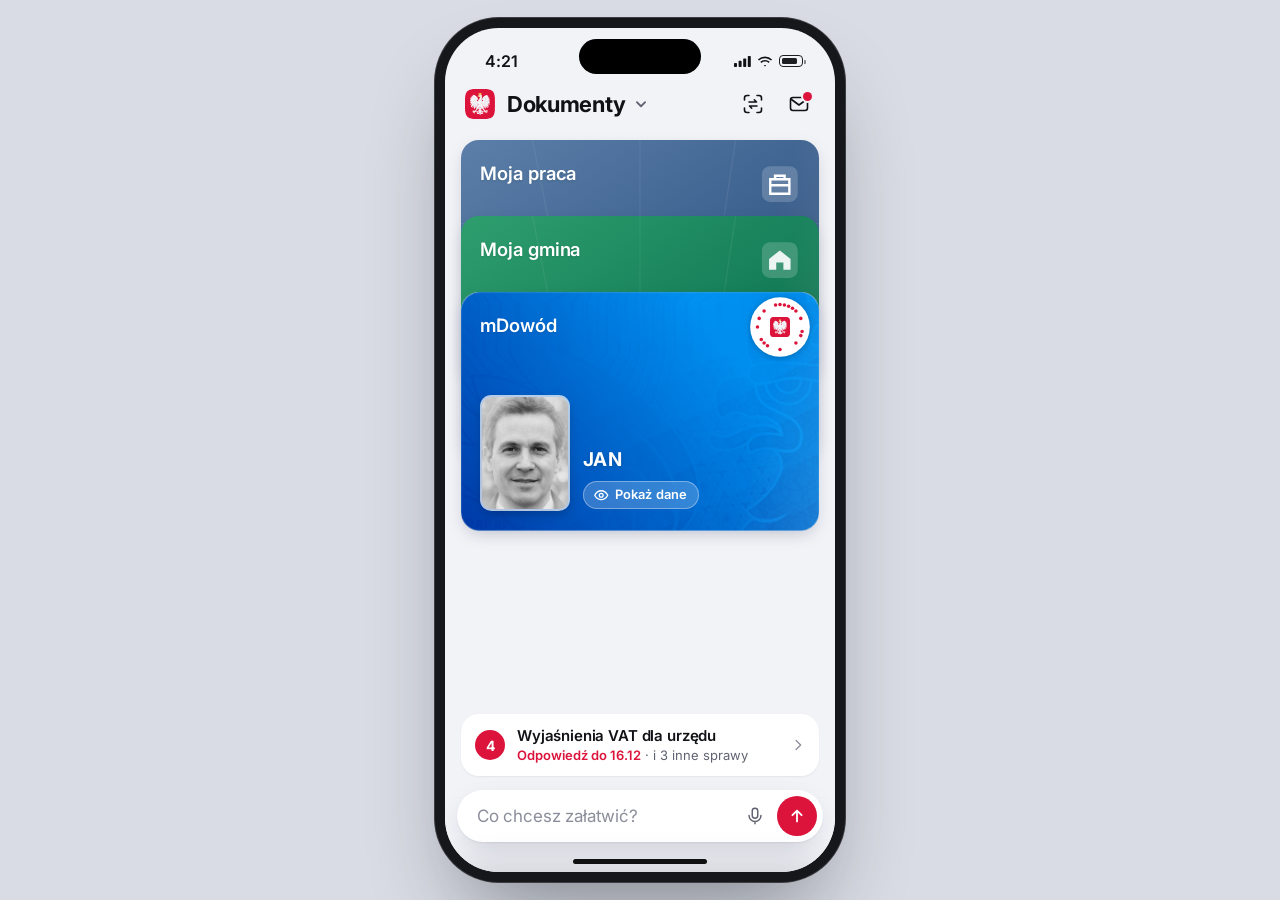
==== index.html @ 024823a2 "Deploying to gh-pages from @ wojpiorkowski/mobywatel.ai---projekt-Wojciech-Piorkowski@bc10ec2aa51994" ====
<!doctype html>
<html lang="pl">
<head>
<meta charset="utf-8">
<script src="i18n.js?v=6"></script>
<meta name="viewport" content="width=device-width, initial-scale=1, viewport-fit=cover, interactive-widget=resizes-content">
<meta name="theme-color" content="#f2f3f7">
<meta name="apple-mobile-web-app-capable" content="yes">
<title>mObywatel</title>
<link rel="icon" href="assets/icon-mobywatel.svg">
<link rel="preconnect" href="https://fonts.googleapis.com">
<link rel="preconnect" href="https://fonts.gstatic.com" crossorigin>
<link href="https://fonts.googleapis.com/css2?family=Inter:wght@400;500;600;700&display=swap" rel="stylesheet">
<link rel="stylesheet" href="style.css?v=44">
</head>
<body>
<div class="phone" id="app">
  <div class="island"></div>
  <div class="status"><span id="clock">20:10</span><span class="sig"><svg width="17" height="11" viewBox="0 0 17 11" fill="currentColor"><rect x="0" y="7" width="3" height="4" rx=".8"/><rect x="4.6" y="4.8" width="3" height="6.2" rx=".8"/><rect x="9.2" y="2.4" width="3" height="8.6" rx=".8"/><rect x="13.8" y="0" width="3" height="11" rx=".8"/></svg><svg width="16" height="11" viewBox="0 0 16 11" fill="currentColor"><path d="M8 2.2c2.3 0 4.4.9 6 2.4l1.1-1.2A10.3 10.3 0 0 0 8 .5 10.3 10.3 0 0 0 .9 3.4L2 4.6a8.6 8.6 0 0 1 6-2.4Zm0 3.4c1.4 0 2.6.5 3.6 1.4l1.1-1.2A6.9 6.9 0 0 0 8 3.9a6.9 6.9 0 0 0-4.7 1.9L4.4 7A5.2 5.2 0 0 1 8 5.6Zm0 3.3a1.6 1.6 0 0 1 1.2.5L8 10.6 6.8 9.4A1.6 1.6 0 0 1 8 8.9Z"/></svg><i class="bat"></i></span></div>

  <header class="top" id="top">
    <button class="back chatonly" id="backBtn" aria-label="Wróć"><svg viewBox="0 0 24 24" fill="none" stroke="currentColor" stroke-width="2" stroke-linecap="round" stroke-linejoin="round"><path d="m14.5 5.5-6.5 6.5 6.5 6.5"/></svg>Wróć</button>
    <button class="home" id="homeBtn" aria-label="Ekran główny"><img class="emblem" src="assets/icon-mobywatel.svg" alt=""></button>
    <span class="sp"></span>
    <button class="ico chatonly" id="histBtn" aria-label="Historia rozmów" aria-haspopup="true" aria-expanded="false" aria-controls="hmenu"><svg viewBox="0 0 24 24" fill="none" stroke="currentColor" stroke-width="1.6" stroke-linecap="round" stroke-linejoin="round"><path d="M4.2 12a7.8 7.8 0 1 0 2.3-5.5"/><path d="M4 4.6v3.6h3.6"/><path d="M12 8.2V12l2.7 1.7"/></svg><span class="hc" id="histCount" hidden></span></button>
    <button class="ico chatonly" id="newBtn" aria-label="Nowa rozmowa"><svg viewBox="0 0 24 24" fill="none" stroke="currentColor" stroke-width="1.6" stroke-linecap="round" stroke-linejoin="round"><path d="M11.5 4.5h-5a2 2 0 0 0-2 2v11a2 2 0 0 0 2 2h11a2 2 0 0 0 2-2v-5"/><path d="M17.7 3.8a1.9 1.9 0 0 1 2.7 2.7l-7.6 7.6-3.4.7.7-3.4z"/></svg></button>
    <button class="ico" id="qrBtn" aria-label="Potwierdź swoje dane: zeskanuj znak mObywatela odbiorcy"><svg viewBox="0 0 24 24" fill="none" stroke="currentColor" stroke-width="1.6" stroke-linecap="round" stroke-linejoin="round"><path d="M3.5 8V6a2.5 2.5 0 0 1 2.5-2.5h2M16 3.5h2A2.5 2.5 0 0 1 20.5 6v2M20.5 16v2a2.5 2.5 0 0 1-2.5 2.5h-2M8 20.5H6A2.5 2.5 0 0 1 3.5 18v-2"/><path d="M8 10h7.5l-2.2-2.2M16 14H8.5l2.2 2.2"/></svg></button>
    <button class="ico" id="mailBtn" aria-label="Skrzynka, 1 nowa wiadomość"><svg viewBox="0 0 24 24" fill="none" stroke="currentColor" stroke-width="1.6" stroke-linecap="round" stroke-linejoin="round"><rect x="3.5" y="5.5" width="17" height="13" rx="2.5"/><path d="m4.5 7.5 7.5 5.5 7.5-5.5"/></svg><span class="dot"></span></button>
    <button class="ico" id="bellBtn" aria-label="Powiadomienia"><svg viewBox="0 0 24 24" fill="none" stroke="currentColor" stroke-width="1.6" stroke-linecap="round" stroke-linejoin="round"><path d="M6.5 16.5V11a5.5 5.5 0 0 1 11 0v5.5l1.5 1.5H5zM10 20.5a2 2 0 0 0 4 0"/></svg></button>
  </header>

  <button class="title" id="title" aria-haspopup="true" aria-expanded="false" aria-controls="lmenu">Dokumenty<svg viewBox="0 0 24 24" fill="none" stroke="currentColor" stroke-width="2.4" stroke-linecap="round" stroke-linejoin="round"><path d="m6.5 9.5 5.5 5.5 5.5-5.5"/></svg></button>
  <div class="lmenu" id="lmenu"><div class="scrim"></div><div class="panel" role="menu" aria-label="Układ dokumentów i osoba"><div class="mh">Układ dokumentów</div><div class="ml"></div><div class="mh">Osoba w pokazie</div><div class="mo"></div></div></div>

  <div class="hmenu" id="hmenu"><div class="scrim"></div><div class="panel" role="dialog" aria-label="Historia rozmów"><div class="hh"><span>Rozmowy</span><button id="hnew" type="button">+ Nowa rozmowa</button></div><div class="hl" id="hlist" data-t="0"></div></div></div>

  <div class="stackwrap" id="stackwrap"><div class="stack" id="stack"></div></div>
  <div class="alt" id="alt"></div>

  <section class="reminders" id="reminders" aria-label="Przypomnienia">
    <div class="tiles" id="tiles"></div>
  </section>

  <section class="chat" id="chat" aria-live="polite">
    <div class="msgs" id="msgs"></div>
  </section>

  <section class="voice" id="voice" aria-label="Rozmowa głosowa" data-vs="idle">
    <div class="vstage" id="vstage"></div>
    <div class="vfoot">
      <p class="vheard" id="vheard"></p>
      <p class="vstate" id="vstate">Dotknij, aby mówić</p>
      <button type="button" class="vmic" id="vmic" aria-label="Mów"><span class="ring"></span><span class="ring r2"></span><svg viewBox="0 0 24 24" fill="none" stroke="currentColor" stroke-width="1.8" stroke-linecap="round"><rect x="9" y="3.5" width="6" height="11" rx="3"/><path d="M5.5 11.5a6.5 6.5 0 0 0 13 0M12 18v2.5"/></svg></button>
      <button type="button" class="vkbd" id="vkbd"><svg viewBox="0 0 24 24" fill="none" stroke="currentColor" stroke-width="1.6" stroke-linecap="round" stroke-linejoin="round"><rect x="2.5" y="6" width="19" height="12" rx="2.5"/><path d="M6 10h.01M9.3 10h.01M12.6 10h.01M15.9 10h.01M18 10h.01M6 13.5h.01M18 13.5h.01M9 14h6"/></svg>Pisz zamiast mówić</button>
    </div>
  </section>

  <form class="composer" id="composer" autocomplete="off">
    <div class="bar">
      <button type="button" class="ib" id="cam" aria-label="Zrób zdjęcie dokumentu"><svg viewBox="0 0 24 24" fill="none" stroke="currentColor" stroke-width="1.6" stroke-linecap="round" stroke-linejoin="round"><path d="M4 8.5h3l1.8-2.5h6.4L17 8.5h3V19H4z"/><circle cx="12" cy="13.5" r="3.4"/></svg></button>
      <input id="prompt" placeholder="Co chcesz załatwić?" enterkeyhint="send" aria-label="Wiadomość">
      <button type="button" class="ib mic" id="mic" aria-label="Powiedz"><svg viewBox="0 0 24 24" fill="none" stroke="currentColor" stroke-width="1.6" stroke-linecap="round"><rect x="9" y="3.5" width="6" height="11" rx="3"/><path d="M5.5 11.5a6.5 6.5 0 0 0 13 0M12 18v2.5"/></svg></button>
      <button type="submit" class="send" aria-label="Wyślij"><svg viewBox="0 0 24 24" fill="none" stroke="currentColor" stroke-width="2.2" stroke-linecap="round" stroke-linejoin="round"><path d="M12 18.5v-13M6.5 11 12 5.5l5.5 5.5"/></svg></button>
    </div>
  </form>

  <div class="todo" id="todo" aria-hidden="true"><div class="scrim"></div>
    <div class="tpanel" role="dialog" aria-modal="true" aria-labelledby="todoH">
      <div class="grab"></div>
      <div class="th"><h2 id="todoH">Do załatwienia</h2><button class="tx-close" id="todoClose" aria-label="Zamknij"><svg viewBox="0 0 24 24" fill="none" stroke="currentColor" stroke-width="2" stroke-linecap="round"><path d="M6.5 6.5l11 11M17.5 6.5l-11 11"/></svg></button></div>
      <div class="tl"></div>
      <button class="task" id="todoAsk">Zapytaj asystenta o wszystkie sprawy</button>
    </div>
  </div>
  <div class="sheet" id="detail" role="dialog" aria-modal="true"></div>
  <div class="auth" id="faceid" aria-hidden="true"><div class="box">
    <svg class="face" viewBox="0 0 48 48" fill="none" stroke="currentColor" stroke-width="2.4" stroke-linecap="round"><path d="M6 15V10a4 4 0 0 1 4-4h5M33 6h5a4 4 0 0 1 4 4v5M42 33v5a4 4 0 0 1-4 4h-5M15 42h-5a4 4 0 0 1-4-4v-5M17 18v3M31 18v3M24 18v8h-2M18 32s2.4 2.6 6 2.6 6-2.6 6-2.6"/></svg>
    <svg class="ok" viewBox="0 0 48 48" fill="none" stroke="currentColor" stroke-width="2.6" stroke-linecap="round" stroke-linejoin="round"><circle cx="24" cy="24" r="18"/><path d="m16 24.5 5.5 5.5L32 19"/></svg>
    <span>Face ID</span>
  </div></div>
  <div class="homebar"></div>
</div>
<script src="daty.js?v=1"></script>
<script>wczytaj('osoby.js?v=26');wczytaj('gmina.js?v=35');wczytaj('praca.js?v=5')</script>
<script src="sylwetki.js?v=19"></script>
<script src="core.js?v=23"></script>
<script src="variants.js?v=21"></script>
<script>wczytaj('scenarios.js?v=25')</script>
<script src="agent.js?v=26"></script>
<script src="znak-kod.js?v=19"></script>
<script src="znak.js?v=22"></script>
</body>
</html>
---- style.css ----
:root{
  --bg:#f2f3f7; --surface:#ffffff; --ink:#111216; --ink2:#5f6270; --ink3:#8b8e9a; --hair:#e3e5eb;
  --red:#dc143c; --red-dark:#b30f30; --red-wash:#fdecef;
  --ok:#2e7d32; --ok-wash:#e9f5ea; --warn:#9a5a00; --warn-wash:#fff3df;
  --ease:cubic-bezier(.22,.9,.24,1);
  --sans:-apple-system,BlinkMacSystemFont,"SF Pro Text","Inter",system-ui,sans-serif;
}
*{box-sizing:border-box;-webkit-tap-highlight-color:transparent}
html,body{margin:0;height:100%}
body{background:#d9dce4;font-family:var(--sans);color:var(--ink);display:flex;align-items:center;justify-content:center;
  -webkit-font-smoothing:antialiased;font-feature-settings:"tnum" 0}
button{font:inherit;color:inherit;border:0;background:none;cursor:pointer;padding:0}
button:focus-visible,input:focus-visible{outline:2px solid var(--red);outline-offset:2px}

.phone{position:relative;width:390px;height:844px;border-radius:54px;overflow:hidden;background:var(--bg);
  box-shadow:0 0 0 10px #16171a,0 0 0 11px #3b3d42,0 50px 90px -20px rgba(20,22,30,.45)}
@media (max-width:520px){body{display:block;background:var(--bg)}.phone{width:100vw;height:100dvh;border-radius:0;box-shadow:none}}

/* status bar (tylko w ramce na desktopie) */
.status{position:absolute;inset:0 0 auto 0;height:50px;pointer-events:none;display:flex;align-items:center;justify-content:space-between;padding:16px 32px 0 40px;font-size:16px;font-weight:600;letter-spacing:-.01em;z-index:95}
.status .sig{display:flex;align-items:center;gap:6px}
.status .bat{display:block;width:24px;height:12px;border:1.4px solid currentColor;border-radius:4px;position:relative;opacity:.95}
.status .bat::before{content:"";position:absolute;inset:1.6px 5px 1.6px 1.6px;background:currentColor;border-radius:1.6px}
.status .bat::after{content:"";position:absolute;right:-4px;top:3.5px;width:2px;height:4px;background:currentColor;border-radius:0 1px 1px 0;opacity:.5}
.island{position:absolute;top:11px;left:50%;transform:translateX(-50%);width:122px;height:35px;border-radius:20px;background:#000;z-index:96}
.homebar{position:absolute;bottom:8px;left:50%;transform:translateX(-50%);width:134px;height:5px;border-radius:3px;background:#111;z-index:60;pointer-events:none}
@media (max-width:520px){.status,.island,.homebar{display:none}}
@media (max-height:620px){.title{font-size:28px;line-height:34px}}

/* header */
.top{position:absolute;left:0;right:0;height:52px;display:flex;align-items:center;gap:6px;padding:0 16px 0 20px;z-index:20}
.home{display:block;border-radius:8px;margin-left:-4px;padding:4px}
.home:active{opacity:.7}
.emblem{width:30px;height:30px;display:block;border-radius:8px}
.top .sp{flex:1}
.ico{width:40px;height:40px;display:grid;place-items:center;position:relative;color:var(--ink)}
.ico svg{width:24px;height:24px}
.ico .dot{position:absolute;top:8px;right:7px;width:9px;height:9px;border-radius:50%;background:var(--red);box-shadow:0 0 0 2px var(--bg)}

.title{position:absolute;left:20px;margin:0;font-size:32px;line-height:40px;font-weight:700;letter-spacing:-.02em;transition:opacity .25s,transform .4s var(--ease)}

/* stos dokumentów */
.stackwrap{position:absolute;left:0;right:0;transition:height .5s var(--ease),top .5s var(--ease);z-index:5}
.stack{position:relative;margin:0 16px;height:100%}
.card{position:absolute;left:0;right:0;aspect-ratio:3/2;border-radius:18px;overflow:hidden;cursor:pointer;
  background:#ccc center/cover no-repeat;box-shadow:0 -1px 0 rgba(255,255,255,.25) inset,0 6px 18px -6px rgba(15,25,60,.28);
  transition:top .5s var(--ease),transform .5s var(--ease),filter .3s}
.card:active{filter:brightness(.96)}
.phone.chatting .card{cursor:default}
.pocket-hint{position:absolute;left:50%;bottom:6px;transform:translateX(-50%);width:36px;height:5px;border-radius:3px;background:rgba(255,255,255,.75);opacity:0;transition:opacity .3s;pointer-events:none;z-index:30}
.phone.chatting .pocket-hint{opacity:1}

/* przypomnienia */
.reminders{position:absolute;left:0;right:0;transition:opacity .25s,transform .4s var(--ease)}
.rhead{display:flex;align-items:baseline;gap:8px;padding:0 20px 8px}
.rhead h2{margin:0;font-size:17px;font-weight:600;letter-spacing:-.01em}
.rhead span{font-size:13px;font-weight:600;color:#fff;background:var(--red);border-radius:10px;padding:1px 7px;line-height:18px}
.tiles{display:flex;gap:10px;overflow-x:auto;padding:0 16px 4px;scroll-snap-type:x mandatory;scroll-padding:0 16px;scrollbar-width:none}
.tiles::-webkit-scrollbar{display:none}
.tile{flex:0 0 156px;min-width:0;scroll-snap-align:start;text-align:left;background:var(--surface);border-radius:16px;padding:11px 12px 12px;
  display:flex;flex-direction:column;gap:8px;overflow:hidden;box-shadow:0 1px 2px rgba(15,25,60,.06)}
.tile .ti{flex:none;width:26px;height:26px;border-radius:8px;display:grid;place-items:center;background:var(--red-wash);color:var(--red)}
.tile .ti svg{width:16px;height:16px}
.tile .tx{display:block;min-width:0}
.tile b{display:-webkit-box;-webkit-box-orient:vertical;-webkit-line-clamp:2;overflow:hidden;font-size:14px;line-height:18px;min-height:36px;font-weight:600;letter-spacing:-.01em}
.tile small{display:block;margin-top:2px;font-size:12.5px;line-height:16px;color:var(--ink2);white-space:nowrap;overflow:hidden;text-overflow:ellipsis}
.tile.urgent small{color:var(--red);font-weight:600}

/* rozmowa */
.chat{position:absolute;left:0;right:0;opacity:0;pointer-events:none;transform:translateY(30px);transition:opacity .3s .1s,transform .45s .05s var(--ease);display:flex;flex-direction:column}
.msgs{flex:1;overflow-y:auto;-webkit-mask-image:linear-gradient(to bottom,transparent 0,#000 18px);mask-image:linear-gradient(to bottom,transparent 0,#000 18px);padding:14px 16px 16px;display:flex;flex-direction:column;gap:10px;scrollbar-width:none;overscroll-behavior:contain}
.msgs::-webkit-scrollbar{display:none}
.phone.chatting .chat{opacity:1;pointer-events:auto;transform:none}
.phone.chatting .title,.phone.chatting .reminders{opacity:0;pointer-events:none;transform:translateY(16px)}

.empty{margin:auto 0 0}
.empty h2{font-size:22px;line-height:28px;letter-spacing:-.02em;margin:0 0 4px;font-weight:700}
.empty p{color:var(--ink2);margin:0 0 14px;font-size:15px;line-height:21px}
.sugg{background:var(--surface);border-radius:16px;overflow:hidden}
.sugg button{display:flex;align-items:center;width:100%;text-align:left;padding:12px 14px;font-size:15px;gap:12px;border-top:1px solid var(--hair)}
.sugg button:first-child{border-top:0}
.sugg button span{flex:1}
.sugg button small{display:block;color:var(--ink3);font-size:13px;margin-top:1px}
.sugg svg{width:16px;height:16px;color:var(--ink3);flex:none}

.msg{max-width:84%;overflow-wrap:anywhere;font-size:15.5px;line-height:22px;animation:rise .3s var(--ease) both}
.msg.user{align-self:flex-end;background:var(--red);color:#fff;padding:9px 14px;border-radius:20px 20px 6px 20px}
.msg.bot{align-self:flex-start;padding:0 2px}
.msg.bot b{font-weight:600}
.typing{display:flex;gap:4px;padding:8px 2px}
.typing i{width:7px;height:7px;border-radius:50%;background:var(--ink3);animation:dot 1s infinite}
.typing i:nth-child(2){animation-delay:.15s}.typing i:nth-child(3){animation-delay:.3s}
@keyframes dot{0%,60%,100%{opacity:.3}30%{opacity:1}}
@keyframes rise{from{opacity:0;transform:translateY(8px)}}

.ui{flex:none;align-self:stretch;background:var(--surface);border-radius:18px;overflow:hidden;animation:rise .35s var(--ease) both;box-shadow:0 1px 2px rgba(15,25,60,.06)}
.ui .hd{display:flex;align-items:center;gap:11px;padding:14px 16px 10px}
.ui .ic{width:34px;height:34px;border-radius:10px;display:grid;place-items:center;background:var(--red-wash);color:var(--red);flex:none}
.ui .ic svg{width:19px;height:19px}
.ui.ok .ic{background:var(--ok-wash);color:var(--ok)}
.ui.warn .ic{background:var(--warn-wash);color:var(--warn)}
.ui .tt{font-weight:600;font-size:16px;line-height:21px;letter-spacing:-.01em}
.ui .rows{padding:0 16px 4px}
.ui .row{display:flex;justify-content:space-between;gap:16px;padding:9px 0;border-top:1px solid var(--hair);font-size:14px;line-height:19px}
.ui .row span{color:var(--ink2);flex:none}
.ui .row b{font-weight:500;text-align:right;min-width:0;overflow-wrap:anywhere}
.ui .body{padding:0 16px 12px;font-size:14.5px;line-height:21px}
.ui .note{margin:0 16px 12px;font-size:13px;line-height:18px;color:var(--ink2)}
.ui .flag{margin:4px 16px 12px;padding:10px 12px;border-radius:12px;background:var(--warn-wash);color:var(--warn);font-size:13.5px;line-height:19px}
.ui .src{display:flex;align-items:center;gap:6px;padding:9px 16px 11px;border-top:1px solid var(--hair);font-size:12px;color:var(--ink3)}
.ui .src svg{width:13px;height:13px}
.ui .actions{display:flex;gap:8px;padding:6px 16px 16px}
.btn{flex:1;height:48px;border-radius:14px;font-weight:600;font-size:16px;letter-spacing:-.01em}
.btn.primary{background:var(--red);color:#fff}
.btn.primary:active{background:var(--red-dark)}
.btn.ghost{background:var(--bg);flex:0 0 auto;padding:0 18px}
.ui.done .hd::after{content:"Potwierdzone";margin-left:auto;font-size:12px;color:var(--ok);font-weight:600}
.list .it{display:flex;align-items:center;gap:12px;padding:12px 16px;border-top:1px solid var(--hair);text-align:left;width:100%}
.list .it .x{flex:1}.list .it .x b{display:block;font-size:15px;font-weight:500}.list .it .x small{color:var(--ink2);font-size:13px}
.list .it .go{font-size:14px;color:var(--red);font-weight:600}
.list .pip{width:8px;height:8px;border-radius:50%;background:var(--red);flex:none}
.list .pip.g{background:var(--hair)}
.qr{display:flex;flex-direction:column;align-items:center;padding:4px 16px 16px;gap:8px}
.qr svg{width:180px;height:180px;color:var(--ink)}
.qr .code{font-size:24px;letter-spacing:.16em;font-weight:600;font-variant-numeric:tabular-nums}
.chips{flex:none;display:flex;flex-wrap:wrap;gap:8px;animation:rise .3s var(--ease) both}
.chips button{max-width:100%;text-align:left;line-height:20px;background:var(--surface);border-radius:20px;padding:9px 15px;font-size:15px;box-shadow:0 1px 2px rgba(15,25,60,.06)}
.chips button.sel{background:var(--red-wash);color:var(--red-dark);box-shadow:inset 0 0 0 1.5px var(--red)}
.chips button.next{background:var(--red);color:#fff}

/* pasek do rozmowy */
.composer{position:absolute;left:0;right:0;bottom:0;padding:8px 12px 30px;z-index:25;background:linear-gradient(to top,var(--bg) 75%,rgba(242,243,247,0))}
@media (max-width:520px){.composer{padding-bottom:max(env(safe-area-inset-bottom),12px)}}
.bar{display:flex;align-items:center;gap:2px;background:var(--surface);border-radius:28px;padding:6px 6px 6px 8px;
  box-shadow:0 1px 2px rgba(15,25,60,.06),0 10px 30px -10px rgba(15,25,60,.22);transition:box-shadow .25s}
.phone.chatting .bar{box-shadow:0 0 0 1.5px var(--red),0 10px 30px -10px rgba(15,25,60,.22)}
.bar input{flex:1 1 auto;width:0;min-width:0;border:0;outline:0;background:none;font:inherit;font-size:17px;color:var(--ink);padding:10px 6px;letter-spacing:-.01em}
.bar input::placeholder{color:var(--ink3)}
.ib{width:40px;height:40px;border-radius:50%;display:grid;place-items:center;color:var(--ink2);flex:none}
.ib svg{width:22px;height:22px}
.send{width:40px;height:40px;border-radius:50%;background:var(--red);color:#fff;display:grid;place-items:center;flex:none}
.send svg{width:20px;height:20px}
.listening .mic{color:var(--red);animation:pulse 1s infinite}
@keyframes pulse{50%{transform:scale(1.18)}}
@media (max-width:359px){#cam{display:none}.bar{padding-left:14px}.bar input{font-size:16px}}

/* karta dokumentu (szczegóły) */
.sheet{position:absolute;inset:0;z-index:70;background:var(--bg);transform:translateY(102%);transition:transform .5s var(--ease);display:flex;flex-direction:column}
.sheet.on{transform:none}
.sheet .nav{display:grid;grid-template-columns:1fr auto 1fr;align-items:center;padding:0 14px;height:52px;flex:none}
.sheet .back{display:flex;align-items:center;gap:2px;color:var(--red);font-size:17px;justify-self:start}
.sheet .back svg{width:22px;height:22px}
.sheet .nav b{font-size:17px;font-weight:600}
.sheet .clock{text-align:center;font-size:14px;color:var(--ink2);font-variant-numeric:tabular-nums;margin:2px 0 12px}
.sheet .body{flex:1;overflow-y:auto;padding:0 16px 30px;scrollbar-width:none}
.sheet .body::-webkit-scrollbar{display:none}
.idcard{border-radius:20px;overflow:hidden;background:#fff;box-shadow:0 1px 2px rgba(15,25,60,.06)}
.idcard .crop{position:relative;width:100%;aspect-ratio:560/740;overflow:hidden}
.idcard .crop img{position:absolute;width:108.93%;left:-4.46%;top:-29.05%}
.bigcard{width:100%;aspect-ratio:3/2;border-radius:18px;background:center/cover no-repeat;box-shadow:0 8px 24px -8px rgba(15,25,60,.3)}
.valid{display:flex;align-items:center;gap:12px;background:#fff;border-radius:18px;padding:14px 16px;margin-top:12px;color:var(--ok);font-weight:600;font-size:16px}
.valid svg{width:28px;height:28px}
.quick{display:flex;justify-content:space-between;margin:16px 4px 0}
.quick button{width:76px;display:flex;flex-direction:column;align-items:center;gap:7px;font-size:12.5px;line-height:16px;text-align:center;color:var(--ink)}
.quick i{width:56px;height:56px;border-radius:50%;background:#fff;display:grid;place-items:center;color:var(--red);box-shadow:0 1px 2px rgba(15,25,60,.06)}
.quick i svg{width:24px;height:24px}
.sheet .ui{margin-top:12px}
.sheet .qrbox .ui{animation:rise .35s var(--ease) both}

/* Face ID */
.auth{position:absolute;inset:0;z-index:90;display:grid;place-items:center;background:rgba(10,12,18,.18);opacity:0;pointer-events:none;transition:opacity .2s}
.auth.on{opacity:1;pointer-events:auto}
.auth .box{width:156px;height:156px;border-radius:34px;background:rgba(36,37,42,.86);backdrop-filter:blur(16px);-webkit-backdrop-filter:blur(16px);color:#fff;
  display:flex;flex-direction:column;align-items:center;justify-content:center;gap:12px;font-size:15px;font-weight:500;transform:scale(.92);transition:transform .3s var(--ease)}
.auth.on .box{transform:none}
.auth svg{width:62px;height:62px}
.auth .ok{display:none;color:#5fd38a}
.auth.done .face{display:none}.auth.done .ok{display:block}
.auth .face{animation:scan 1s ease-in-out infinite}
@keyframes scan{50%{opacity:.45}}

@media (prefers-reduced-motion:reduce){*{animation-duration:.01ms!important;transition-duration:.01ms!important}}

/* ---------- warianty układu dokumentów ---------- */
.alt{position:absolute;left:0;right:0;z-index:6;transition:opacity .25s,transform .4s var(--ease)}
.phone[data-v="stos"] .alt{display:none}
.phone:not([data-v="stos"]) .stackwrap{opacity:0;pointer-events:none;transition:opacity .3s}
.phone.chatting .stackwrap{opacity:0;pointer-events:none;transition:opacity .2s}
.phone.chatting .alt{opacity:0;pointer-events:none;transform:translateY(16px)}

/* karuzela */
.car{display:flex;gap:12px;overflow-x:auto;overflow-y:visible;padding-bottom:14px;margin-bottom:-14px;box-sizing:content-box;scroll-snap-type:x mandatory;scrollbar-width:none;overscroll-behavior-x:contain}
.car::-webkit-scrollbar{display:none}
.ccard{flex:none;scroll-snap-align:center;border-radius:20px;background:center/cover no-repeat;box-shadow:0 10px 24px -10px rgba(15,25,60,.35)}
.dots{display:flex;justify-content:center;gap:6px;height:10px;align-items:center;margin-top:12px}
.dots i{width:6px;height:6px;border-radius:3px;background:#c9ccd6;transition:width .25s var(--ease),background .25s}
.dots i.on{width:18px;background:var(--ink)}
.acts{display:flex;justify-content:space-between;align-items:flex-start;padding:0 18px;margin-top:12px;min-height:86px}
.acts button{width:76px;display:flex;flex-direction:column;align-items:center;gap:6px;font-size:12px;line-height:15px;text-align:center;color:var(--ink)}
.acts i{width:48px;height:48px;border-radius:50%;background:#fff;display:grid;place-items:center;color:var(--red);box-shadow:0 1px 2px rgba(15,25,60,.06);flex:none}
.acts i svg{width:22px;height:22px}
.acts span{display:block;max-width:76px}

.cstat{display:flex;justify-content:center;align-items:center;gap:8px;height:20px;font-size:13.5px;color:var(--ink2);white-space:nowrap;overflow:hidden;padding:0 16px}
.cstat span{display:inline-flex;align-items:center;gap:5px;font-weight:600}
.cstat .good{color:var(--ok)}.cstat .bad{color:var(--red)}
.cstat svg{width:16px;height:16px}
.cstat .sep{width:3px;height:3px;border-radius:50%;background:#b8bcc8}

.alt.compact .acts{min-height:52px}
.alt.compact .acts span{display:none}
.alt.compact .acts i{width:46px;height:46px}

/* pionowa karuzela */
.vwrap{position:relative}
.vcar{display:flex;flex-direction:column;align-items:center;gap:12px;overflow-y:auto;scroll-snap-type:y mandatory;scrollbar-width:none;overscroll-behavior:contain;
  -webkit-mask-image:linear-gradient(to bottom,transparent 0,#000 18%,#000 82%,transparent 100%);mask-image:linear-gradient(to bottom,transparent 0,#000 18%,#000 82%,transparent 100%)}
.vcar::-webkit-scrollbar{display:none}
.vcard{flex:none;scroll-snap-align:center;scroll-snap-stop:always;border-radius:20px;background:center/cover no-repeat;box-shadow:0 10px 24px -10px rgba(15,25,60,.35);transition:transform .12s linear,opacity .12s linear;will-change:transform}
.vdots{position:absolute;right:12px;top:50%;transform:translateY(-50%);flex-direction:column;height:auto;margin:0}
.vdots i{width:6px;height:6px;transition:height .25s var(--ease),background .25s}
.vdots i.on{width:6px;height:18px}

/* lista pasków */
.phone[data-v="lista"] .alt{display:flex;flex-direction:column;gap:8px;padding:0 16px}
.strip{display:flex;align-items:center;gap:10px;border-radius:16px;overflow:hidden;background:left center/cover no-repeat;color:#fff;text-align:left;padding-right:14px;min-width:0;
  box-shadow:0 6px 16px -8px rgba(15,25,60,.35)}
.strip .st{flex:1;min-width:0}
.strip .st b{display:block;font-size:16px;line-height:20px;font-weight:600;letter-spacing:-.01em;white-space:nowrap;overflow:hidden;text-overflow:ellipsis}
.strip .st small{display:block;font-size:13px;line-height:17px;opacity:.88;white-space:nowrap;overflow:hidden;text-overflow:ellipsis}
.strip .chev svg{width:18px;height:18px;opacity:.8;display:block}
.pill{flex:none;background:#fff;color:var(--red);font-size:12px;font-weight:700;line-height:16px;padding:4px 9px;border-radius:12px;white-space:nowrap}

/* siatka 2x2 */
.grid{display:grid;grid-template-columns:1fr 1fr;gap:10px;padding:0 16px}
.gcard{position:relative;border-radius:18px;overflow:hidden;background-size:230% auto;background-position:86% 86%;background-repeat:no-repeat;color:#fff;text-align:left;
  padding:12px;display:flex;flex-direction:column;justify-content:space-between;min-width:0;box-shadow:0 8px 18px -10px rgba(15,25,60,.4)}
.gcard .gi{width:32px;height:32px;border-radius:50%;background:rgba(255,255,255,.95);display:grid;place-items:center;color:var(--ink)}
.gcard .gi svg{width:18px;height:18px}
.gcard .pill{position:absolute;top:12px;right:10px}
.gcard .gt{display:block;min-width:0}
.gcard b{display:-webkit-box;-webkit-box-orient:vertical;-webkit-line-clamp:2;overflow:hidden;font-size:15px;line-height:19px;font-weight:600;letter-spacing:-.01em}
.gcard small{display:block;margin-top:2px;font-size:12px;line-height:15px;opacity:.88;white-space:nowrap;overflow:hidden;text-overflow:ellipsis}

/* ---------- awers dokumentu: zdjęcie i dane ---------- */
.card,.ccard,.vcard,.gmini,.bigcard{container-type:inline-size}
.ccard,.vcard{position:relative;overflow:hidden}
.face{position:absolute;inset:0;pointer-events:none;color:#fff;text-align:left}
.face .ov{position:absolute;left:6cqw;right:6cqw;bottom:6cqw;display:flex;align-items:flex-end;gap:4cqw}
.face .ph{display:block;flex:none;width:24cqw;aspect-ratio:187/245;border-radius:2.6cqw;
  background:#e9eef5 var(--foto) 50% 30%/cover no-repeat;box-shadow:0 0 0 .55cqw rgba(255,255,255,.7),0 1.2cqw 3cqw rgba(0,0,0,.25)}
.face .col{display:block;min-width:0;flex:1}
.face .nm{display:block;font-size:5.3cqw;line-height:1.15;font-weight:700;letter-spacing:.03em;text-shadow:0 .3cqw 1.2cqw rgba(0,0,0,.18);white-space:nowrap;overflow:hidden;text-overflow:ellipsis}
.face .dl{display:grid;grid-template-columns:auto auto;justify-content:start;gap:1.8cqw 4.5cqw;margin-top:2.6cqw}
.face .dl span{display:block;min-width:0}
.face .dl small{display:block;font-size:2.9cqw;line-height:1.2;opacity:.78;letter-spacing:.01em}
.face .dl b{display:block;font-size:4cqw;line-height:1.25;font-weight:600;white-space:nowrap;font-variant-numeric:tabular-nums}
.face .ov.veh{flex-direction:column;align-items:flex-start;gap:3.6cqw}
.plate{display:inline-flex;align-items:stretch;background:#fff;color:#111;border-radius:1.4cqw;overflow:hidden;box-shadow:0 0 0 .5cqw #111 inset,0 1.2cqw 3cqw rgba(0,0,0,.25)}
.plate i{display:flex;align-items:flex-end;justify-content:center;width:5.8cqw;padding-bottom:1cqw;background:#0b3fa8;color:#fff;font-style:normal;font-size:2.7cqw;font-weight:700}
.plate b{font-size:7.4cqw;line-height:1;font-weight:700;letter-spacing:.06em;padding:1.3cqw 2.6cqw 1.1cqw;font-variant-numeric:tabular-nums}
@container (max-width:240px){.face .dl{display:none}.face .nm{font-size:5.4cqw;white-space:normal;display:-webkit-box;-webkit-box-orient:vertical;-webkit-line-clamp:2;line-height:1.2}.face .ph{width:24cqw}.face .ov{gap:4.5cqw;bottom:6cqw}.face .ov.veh{gap:3.5cqw}}
.bigcard{position:relative}

/* lista: zdjęcie w kółku i dane */
.strip .lead{flex:none;display:flex;align-items:center}
.strip .avatar{display:block;box-sizing:border-box;width:var(--av,56px);height:var(--av,56px);border-radius:50%;overflow:hidden;box-shadow:0 0 0 3px #fff,0 4px 10px rgba(0,0,0,.2);background:#fff}
.strip .avatar .ph{display:block;width:100%;height:100%;background:#e9eef5 var(--foto) 50% 32%/112% auto no-repeat}
.strip .lead .plate{border-radius:5px;flex:none}
.strip .lead .plate i{width:13px;font-size:7px;padding-bottom:3px}
.strip .lead .plate b{font-size:15px;padding:6px 7px 5px;letter-spacing:.04em}
.strip em{display:block;font-style:normal;font-size:12.5px;line-height:16px;opacity:.82;white-space:nowrap;overflow:hidden;text-overflow:ellipsis}
.alt.tight .strip em{display:none}
.alt.tight .strip .lead .plate{}.alt.tight .strip .lead .plate b{font-size:12px;padding:5px 5px 4px}

/* siatka: mini karty z podpisem */
.grid .gitem{display:flex;flex-direction:column;align-items:center;gap:6px;text-align:left;min-width:0}
.gmini{position:relative;display:block;border-radius:14px;background:center/cover no-repeat;box-shadow:0 8px 18px -10px rgba(15,25,60,.45);overflow:hidden}
.gcap{display:block;width:100%;padding:0 2px;min-width:0}
.gcap b{display:block;font-size:14px;line-height:18px;font-weight:600;white-space:nowrap;overflow:hidden;text-overflow:ellipsis}
.gcap span{display:flex;align-items:center;gap:4px;font-size:12px;line-height:16px;font-weight:600;white-space:nowrap;overflow:hidden}
.gcap svg{width:13px;height:13px;flex:none}
.gcap .good{color:var(--ok)}.gcap .bad{color:var(--red)}

/* ---------- menu wariantów rozwijane z góry ---------- */
.title{display:flex;align-items:center;gap:6px;cursor:pointer;padding:0;color:var(--ink);z-index:21;font:inherit;font-size:32px;line-height:40px;font-weight:700;letter-spacing:-.02em}
.title svg{width:22px;height:22px;color:var(--ink2);transition:transform .3s var(--ease)}
.phone.menu .title svg{transform:rotate(180deg)}
.lmenu{position:absolute;inset:0;z-index:19;pointer-events:none}
.lmenu .scrim{position:absolute;inset:0;background:rgba(242,243,247,.55);backdrop-filter:blur(6px);-webkit-backdrop-filter:blur(6px);opacity:0;transition:opacity .25s}
.lmenu .panel{position:absolute;left:12px;right:12px;top:var(--menuTop,150px);background:#fff;border-radius:20px;padding:8px;box-shadow:0 20px 50px -12px rgba(15,25,60,.35);
  transform:translateY(-14px) scale(.98);transform-origin:top center;opacity:0;transition:transform .32s var(--ease),opacity .2s}
.phone.menu .lmenu{pointer-events:auto}
.phone.menu .lmenu .scrim{opacity:1}
.phone.menu .lmenu .panel{transform:none;opacity:1}
.lmenu .mh{font-size:13px;color:var(--ink2);padding:8px 12px 6px;font-weight:500}
.lmenu .ml button{display:flex;align-items:center;gap:12px;width:100%;text-align:left;padding:10px 12px;border-radius:14px}
.lmenu .ml button.on{background:var(--red-wash)}
.lmenu .ml button>svg{width:20px;height:20px;color:var(--red);flex:none}
.lmenu .mt{flex:1;min-width:0}
.lmenu .mt b{display:block;font-size:16px;font-weight:600;letter-spacing:-.01em}
.lmenu .mt small{display:block;font-size:13px;color:var(--ink2);white-space:nowrap;overflow:hidden;text-overflow:ellipsis}
.mi{position:relative;flex:none;width:34px;height:44px;border-radius:9px;background:var(--bg);overflow:hidden}
.mi i{position:absolute;display:block;border-radius:3px;background:#3e7be0}
.mi i:nth-child(2){background:#6a4fc4}.mi i:nth-child(3){background:#8c3e78}.mi i:nth-child(4){background:#e98a35}
.mi-stos i{left:5px;right:5px;height:14px}.mi-stos i:nth-child(1){top:5px}.mi-stos i:nth-child(2){top:10px}.mi-stos i:nth-child(3){top:15px}.mi-stos i:nth-child(4){top:20px;height:19px}
.mi-karuzela i{top:14px;height:16px;width:22px}.mi-karuzela i:nth-child(1){left:6px;z-index:2}.mi-karuzela i:nth-child(2){left:30px}.mi-karuzela i:nth-child(3),.mi-karuzela i:nth-child(4){display:none}
.mi-pion i{left:6px;right:6px;height:16px}.mi-pion i:nth-child(1){top:-9px;opacity:.5}.mi-pion i:nth-child(2){top:14px}.mi-pion i:nth-child(3){top:37px;opacity:.5}.mi-pion i:nth-child(4){display:none}
.mi-lista i{left:5px;right:5px;height:7px}.mi-lista i:nth-child(1){top:6px}.mi-lista i:nth-child(2){top:15px}.mi-lista i:nth-child(3){top:24px}.mi-lista i:nth-child(4){top:33px}
.mi-siatka i{width:11px;height:15px}.mi-siatka i:nth-child(1){left:5px;top:6px}.mi-siatka i:nth-child(2){left:18px;top:6px}.mi-siatka i:nth-child(3){left:5px;top:23px}.mi-siatka i:nth-child(4){left:18px;top:23px}

.alt.xtight .strip .st small{display:none}
.alt.tight .gcap b{font-size:13px;line-height:16px}
.alt.tight .gcap span{font-size:11px;line-height:14px}
.alt.tight .grid .gitem{gap:4px}

/* ---------- historia rozmów ---------- */
.chatonly{display:none}
.phone.chatting .chatonly{display:grid;animation:fadein .3s}
.top .back{align-items:center;gap:1px;margin-left:-8px;padding:6px 4px;color:var(--red);font-size:17px}.phone.chatting .top .back{display:flex}
.top .back svg{width:22px;height:22px}
@keyframes fadein{from{opacity:0}to{opacity:1}}
.ico .hc{position:absolute;top:5px;right:2px;min-width:17px;height:17px;padding:0 4px;border-radius:9px;background:var(--ink);color:#fff;font-size:11px;font-weight:600;line-height:17px;text-align:center;box-shadow:0 0 0 2px var(--bg)}
.ico.has .hc{background:var(--red)}
.ico.has .hc[hidden]{display:block;min-width:9px;width:9px;height:9px;padding:0;top:8px;right:7px;font-size:0}
.phone.hist #histBtn{color:var(--red)}
.hmenu{position:absolute;inset:0;z-index:19;pointer-events:none}
.hmenu .scrim{position:absolute;inset:0;background:rgba(242,243,247,.6);backdrop-filter:blur(6px);-webkit-backdrop-filter:blur(6px);opacity:0;transition:opacity .25s}
.hmenu .panel{position:absolute;left:12px;right:12px;top:var(--histTop,100px);max-height:calc(100% - var(--histTop,100px) - 104px);display:flex;flex-direction:column;background:#fff;border-radius:20px;padding:6px 8px 8px;box-shadow:0 20px 50px -12px rgba(15,25,60,.35);transform:translateY(-12px) scale(.98);transform-origin:50% 0;opacity:0;transition:transform .3s var(--ease),opacity .2s}
.phone.hist .hmenu{pointer-events:auto}
.phone.hist .hmenu .scrim{opacity:1}
.phone.hist .hmenu .panel{transform:none;opacity:1}
.hmenu .hh{display:flex;align-items:center;justify-content:space-between;padding:8px 6px 6px 12px;flex:none}
.hmenu .hh span{font-size:13px;color:var(--ink2);font-weight:500}
.hmenu .hh button{font:inherit;font-size:14px;font-weight:600;color:var(--red);padding:6px 10px;border-radius:10px;background:var(--red-wash)}
.hmenu .hl{overflow-y:auto;min-height:0;scrollbar-width:none;overscroll-behavior:contain}
.hmenu .hl::-webkit-scrollbar{display:none}
.hmenu .hl button{display:flex;align-items:center;gap:12px;width:100%;text-align:left;padding:10px 12px;border-radius:14px}
.hmenu .hl button.on{background:var(--red-wash)}
.hmenu .hic{width:36px;height:36px;border-radius:11px;display:grid;place-items:center;background:#f2f3f7;color:var(--ink);flex:none}
.hmenu .on .hic{background:#fff;color:var(--red)}
.hmenu .hic svg{width:20px;height:20px}
.hmenu .mt{flex:1;min-width:0}
.hmenu .mt b{display:block;font-size:15.5px;font-weight:600;letter-spacing:-.01em;white-space:nowrap;overflow:hidden;text-overflow:ellipsis}
.hmenu .mt small{display:block;font-size:13px;color:var(--ink2);white-space:nowrap;overflow:hidden;text-overflow:ellipsis;margin-top:1px}
.hmenu .mt em{font-style:normal;color:var(--red)}
.hmenu .hr{display:flex;flex-direction:column;align-items:flex-end;gap:5px;flex:none;align-self:flex-start;padding-top:2px}
.hmenu time{font-size:12px;color:var(--ink2);font-variant-numeric:tabular-nums}
.hmenu .hr i{width:8px;height:8px;border-radius:50%;background:var(--red)}
.hmenu .unread b{font-weight:700}
.hempty{padding:18px 12px 20px;font-size:14px;color:var(--ink2)}

/* ---------- głos ---------- */
.bar.listening .mic{color:#fff;background:var(--red);animation:none;box-shadow:0 0 0 calc(3px + var(--lvl,0)*12px) rgba(220,20,60,.16);transition:box-shadow .08s}
.bar.busy .mic{color:var(--red);animation:pulse 1s infinite}
.bar.speaking .mic{color:var(--red)}
.bar.speaking .mic svg{animation:pulse 1.2s infinite}

/* ---------- tryb głosowy ---------- */
.voice{position:absolute;left:0;right:0;bottom:0;top:var(--voiceTop,102px);z-index:27;background:var(--bg);display:flex;flex-direction:column;opacity:0;pointer-events:none;transform:translateY(24px);transition:opacity .25s,transform .4s var(--ease)}
.phone.voicing .voice{opacity:1;pointer-events:auto;transform:none}
.phone.voicing .composer{opacity:0;pointer-events:none}
.vstage{flex:1;min-height:0;overflow-y:auto;padding:8px 16px 4px;display:flex;flex-direction:column;justify-content:center;gap:10px;scrollbar-width:none}
.vstage::-webkit-scrollbar{display:none}
.vstage .ui{margin:0;flex:none;animation:vin .35s var(--ease)}
@keyframes vin{from{opacity:0;transform:translateY(14px) scale(.98)}to{opacity:1;transform:none}}
.vfoot{flex:none;display:flex;flex-direction:column;align-items:center;padding:6px 20px max(env(safe-area-inset-bottom),22px)}
.phone:not(.framed) .vfoot{padding-bottom:max(env(safe-area-inset-bottom),18px)}
.vheard{margin:0 0 6px;min-height:20px;max-width:100%;font-size:15px;line-height:20px;color:var(--ink2);text-align:center;display:-webkit-box;-webkit-box-orient:vertical;-webkit-line-clamp:2;overflow:hidden}
.vstate{margin:0 0 18px;font-size:22px;line-height:28px;font-weight:600;letter-spacing:-.01em;text-align:center}
.vmic{position:relative;width:96px;height:96px;border-radius:50%;background:var(--red);color:#fff;display:grid;place-items:center;box-shadow:0 14px 34px -12px rgba(220,20,60,.6);transition:transform .15s,background .2s}
.vmic:active{transform:scale(.96)}
.vmic svg{width:40px;height:40px;position:relative;z-index:2}
.vmic .ring{position:absolute;inset:0;border-radius:50%;background:rgba(220,20,60,.16);transform:scale(1);transition:transform .08s linear;z-index:0}
.vmic .r2{background:rgba(220,20,60,.08)}
.voice[data-vs="listen"] .vmic .ring{transform:scale(calc(1.08 + var(--lvl,0)*.45))}
.voice[data-vs="listen"] .vmic .r2{transform:scale(calc(1.16 + var(--lvl,0)*.8))}
.voice[data-vs="speak"] .vmic .ring{animation:vbreath 1.4s ease-in-out infinite}
.voice[data-vs="speak"] .vmic .r2{animation:vbreath 1.4s .2s ease-in-out infinite}
@keyframes vbreath{50%{transform:scale(1.3)}}
.voice[data-vs="think"] .vmic,.voice[data-vs="stt"] .vmic{background:#fff;color:var(--red);box-shadow:0 0 0 1.5px rgba(220,20,60,.25),0 14px 34px -14px rgba(15,25,60,.35)}
.voice[data-vs="think"] .vmic::after,.voice[data-vs="stt"] .vmic::after{content:"";position:absolute;inset:-5px;border-radius:50%;border:3px solid transparent;border-top-color:var(--red);animation:vspin .9s linear infinite}
@keyframes vspin{to{transform:rotate(360deg)}}
.voice[data-vs="idle"] .vmic,.voice[data-vs="wait"] .vmic{box-shadow:0 0 0 8px rgba(220,20,60,.1),0 14px 34px -12px rgba(220,20,60,.5)}
.vkbd{margin-top:18px;display:flex;align-items:center;gap:8px;font:inherit;font-size:15px;font-weight:500;color:var(--ink2);padding:8px 14px;border-radius:20px}
.vkbd svg{width:22px;height:22px}
.vkbd:active{background:rgba(0,0,0,.05)}
@media (max-height:600px){.vmic{width:78px;height:78px}.vmic svg{width:32px;height:32px}.vstate{margin-bottom:12px;font-size:19px}.vkbd{margin-top:8px}}
.phone.voicing .hmenu{z-index:28}

/* ---------- wersja 2: spokojniejszy ekran główny ---------- */
.title{left:62px;font-size:22px;line-height:40px;letter-spacing:-.015em;font-weight:700}
.title svg{width:18px;height:18px}
@media (max-height:620px){.title{font-size:21px;line-height:40px}}
#bellBtn{display:none}
.phone:not(.chatting) #cam{display:none}
.phone:not(.chatting) .bar{padding-left:14px}
.acts{display:none}
.tiles{display:block;overflow:visible;padding:0 16px}
.rsum{display:flex;align-items:center;gap:12px;width:100%;text-align:left;background:var(--surface);border-radius:18px;padding:12px 12px 12px 14px;box-shadow:0 1px 2px rgba(15,25,60,.06)}
.rsum .rdot{flex:none;width:30px;height:30px;border-radius:50%;background:var(--red);color:#fff;display:grid;place-items:center;font-size:14px;font-weight:700}
.rsum .tx{flex:1;min-width:0}
.rsum b{display:block;font-size:15px;line-height:20px;font-weight:600;letter-spacing:-.01em;white-space:nowrap;overflow:hidden;text-overflow:ellipsis}
.rsum small{display:block;font-size:13px;line-height:18px;color:var(--ink2);white-space:nowrap;overflow:hidden;text-overflow:ellipsis}
.rsum small em{font-style:normal;color:var(--red);font-weight:600}
.rsum>svg{flex:none;width:18px;height:18px;color:var(--ink3)}
.rsum:active{filter:brightness(.97)}

/* arkusz „Do załatwienia” */
.todo{position:absolute;inset:0;z-index:40;pointer-events:none}
.todo .scrim{position:absolute;inset:0;background:rgba(15,20,35,.28);opacity:0;transition:opacity .25s}
.tpanel{position:absolute;left:0;right:0;bottom:0;background:var(--bg);border-radius:26px 26px 0 0;padding:8px 16px max(env(safe-area-inset-bottom),26px);transform:translateY(102%);transition:transform .38s var(--ease);box-shadow:0 -10px 40px -10px rgba(15,25,60,.25);max-height:85%;display:flex;flex-direction:column}
.phone.todo .todo{pointer-events:auto}
.phone.todo .todo .scrim{opacity:1}
.phone.todo .tpanel{transform:none}
.tpanel .grab{width:38px;height:5px;border-radius:3px;background:rgba(0,0,0,.14);margin:0 auto 10px;flex:none}
.tpanel .th{display:flex;align-items:center;justify-content:space-between;padding:2px 4px 12px;flex:none}
.tpanel h2{margin:0;font-size:22px;font-weight:700;letter-spacing:-.015em}
.tx-close{width:34px;height:34px;border-radius:50%;background:rgba(0,0,0,.06);display:grid;place-items:center;color:var(--ink2)}
.tx-close svg{width:18px;height:18px}
.tl{background:var(--surface);border-radius:18px;overflow-y:auto;min-height:0;box-shadow:0 1px 2px rgba(15,25,60,.06)}
.tl button{display:flex;align-items:center;gap:12px;width:100%;text-align:left;padding:13px 12px 13px 14px;position:relative}
.tl button+button::before{content:"";position:absolute;left:62px;right:0;top:0;height:1px;background:var(--hair,#e6e8ee)}
.tl .ti{flex:none;width:36px;height:36px;border-radius:11px;display:grid;place-items:center;background:#f2f3f7;color:var(--ink)}
.tl .urgent .ti{background:var(--red-wash);color:var(--red)}
.tl .ti svg{width:20px;height:20px}
.tl .tx{flex:1;min-width:0}
.tl b{display:block;font-size:16px;line-height:21px;font-weight:600;letter-spacing:-.01em}
.tl small{display:block;font-size:14px;line-height:19px;color:var(--ink2);font-weight:500}
.tl .urgent small{color:var(--red)}
.tl em{display:block;font-style:normal;font-size:13px;line-height:18px;color:var(--ink3);margin-top:1px;white-space:nowrap;overflow:hidden;text-overflow:ellipsis}
.tl button>svg{flex:none;width:18px;height:18px;color:var(--ink3)}
.tl button:active{background:rgba(0,0,0,.03)}
.task{margin-top:12px;flex:none;width:100%;padding:14px;border-radius:16px;background:var(--red-wash);color:var(--red);font:inherit;font-size:16px;font-weight:600}

/* ---------- kod QR: pełnoekranowe przepływy ---------- */
.qrx{position:absolute;inset:0;z-index:80;display:flex;flex-direction:column;background:var(--bg);opacity:0;pointer-events:none;transform:translateY(16px);transition:opacity .22s,transform .32s var(--ease)}
.qrx.on{opacity:1;pointer-events:auto;transform:none}
.qrx.dark{background:#0d0f14;color:#fff}
.qtop{flex:none;display:grid;grid-template-columns:44px 1fr 44px;align-items:center;padding:calc(var(--qtopPad,56px)) 12px 6px}
.qtop b{text-align:center;font-size:17px;font-weight:600;letter-spacing:-.01em}
.qclose{width:36px;height:36px;border-radius:50%;display:grid;place-items:center;background:rgba(0,0,0,.06);color:inherit}
.qrx.dark .qclose{background:rgba(255,255,255,.14)}
.qclose svg{width:18px;height:18px}
.qbody{flex:1;min-height:0;overflow-y:auto;padding:14px 16px max(env(safe-area-inset-bottom),24px);display:flex;flex-direction:column;scrollbar-width:none}
.qbody::-webkit-scrollbar{display:none}
.qopt{display:flex;align-items:center;gap:14px;width:100%;text-align:left;background:var(--surface);border-radius:20px;padding:18px 14px 18px 16px;margin-bottom:12px;box-shadow:0 1px 2px rgba(15,25,60,.06)}
.qopt .qi{flex:none;width:48px;height:48px;border-radius:14px;background:var(--red-wash);color:var(--red);display:grid;place-items:center}
.qopt .qi svg{width:26px;height:26px}
.qopt .qt{flex:1;min-width:0}.qopt b{display:block;font-size:17px;line-height:22px;font-weight:600;letter-spacing:-.01em}
.qopt small{display:block;margin-top:3px;font-size:14px;line-height:19px;color:var(--ink2)}
.qopt>svg{flex:none;width:18px;height:18px;color:var(--ink3)}
.qfoot{margin:6px 6px 0;font-size:13.5px;line-height:19px;color:var(--ink2)}
/* skaner */
.cam{position:relative;flex:1;min-height:0;display:grid;place-items:center;overflow:hidden;background:radial-gradient(120% 80% at 50% 40%,#2a2e38 0,#0d0f14 70%)}
.cam video{position:absolute;inset:0;width:100%;height:100%;object-fit:cover;opacity:0;transition:opacity .4s}
.cam.live video{opacity:1}
.frame{position:relative;width:min(64%,250px);aspect-ratio:1;border-radius:26px;box-shadow:0 0 0 2000px rgba(13,15,20,.45)}
.frame i{position:absolute;width:42px;height:42px;border:4px solid #fff;transition:border-color .2s}
.frame i:nth-child(1){left:0;top:0;border-right:0;border-bottom:0;border-radius:24px 0 0 0}
.frame i:nth-child(2){right:0;top:0;border-left:0;border-bottom:0;border-radius:0 24px 0 0}
.frame i:nth-child(3){left:0;bottom:0;border-right:0;border-top:0;border-radius:0 0 0 24px}
.frame i:nth-child(4){right:0;bottom:0;border-left:0;border-top:0;border-radius:0 0 24px 0}
.frame .line{position:absolute;left:10%;right:10%;height:2px;background:linear-gradient(90deg,transparent,#ff4d6a,transparent);top:12%;animation:qline 1.6s ease-in-out infinite alternate}
@keyframes qline{to{top:86%}}
.frame .qrghost{position:absolute;inset:18%;color:#fff;opacity:0;transform:scale(.92);transition:opacity .5s .2s,transform .5s .2s}
.cam:not(.live) .frame .qrghost{opacity:.18;transform:none}
.frame.found i{border-color:#4cd27e}.frame.found .line{display:none}.frame.found .qrghost{opacity:.85;transform:none}
.qscanfoot{flex:none;padding:18px 24px max(env(safe-area-inset-bottom),26px);text-align:center}
.qscanfoot p{margin:0 0 14px;font-size:16px;line-height:22px;color:rgba(255,255,255,.88)}
.qalt{display:inline-flex;align-items:center;gap:8px;font:inherit;font-size:15px;font-weight:600;color:#fff;background:rgba(255,255,255,.14);padding:11px 18px;border-radius:22px}
.qalt svg{width:20px;height:20px}
/* kod ręczny */
.qlead{margin:4px 4px 18px;font-size:16px;line-height:22px;color:var(--ink2)}.qlead.c{text-align:center;margin:18px 10px 10px}
.qcode{font:inherit;font-size:34px;letter-spacing:.42em;text-align:center;font-weight:600;padding:16px 10px;border-radius:18px;border:0;background:var(--surface);outline:none;box-shadow:inset 0 0 0 1.5px var(--hair,#e3e5eb);margin-bottom:16px;font-variant-numeric:tabular-nums}
.qcode:focus{box-shadow:inset 0 0 0 2px var(--red)}
/* zgoda */
.who{display:flex;gap:12px;align-items:center;background:var(--surface);border-radius:20px;padding:14px;box-shadow:0 1px 2px rgba(15,25,60,.06)}
.wico{flex:none;width:46px;height:46px;border-radius:14px;background:#eef1f6;display:grid;place-items:center;color:var(--ink)}
.wico svg{width:24px;height:24px}
.who small{display:block;font-size:13px;color:var(--ink2)}.who b{display:block;font-size:17px;line-height:22px;font-weight:600;letter-spacing:-.01em}
.who em{display:flex;align-items:center;gap:4px;font-style:normal;font-size:12.5px;color:#1f8a4c;margin-top:2px}.who em svg{width:14px;height:14px}
.qh{margin:20px 6px 8px;font-size:14px;font-weight:600;color:var(--ink2)}
.dlist{background:var(--surface);border-radius:18px;padding:2px 14px;box-shadow:0 1px 2px rgba(15,25,60,.06)}
.drow{display:flex;align-items:center;justify-content:space-between;gap:12px;min-height:46px;padding:8px 0}
.drow+.drow{border-top:1px solid var(--hair,#eceef3)}
.drow span{font-size:15px;color:var(--ink2)}.drow b{font-size:15px;font-weight:600;text-align:right}
.drow b svg{width:18px;height:18px;color:#1f8a4c;vertical-align:middle}
.dph{width:38px;height:48px;border-radius:8px;overflow:hidden;display:block}.dph .ph{display:block;width:100%;height:100%;background:#e9eef5 var(--foto) 50% 30%/cover no-repeat}
.dlist.small .drow{min-height:40px}
.qnote{margin:14px 6px 0;font-size:13.5px;line-height:19px;color:var(--ink2)}.qnote.c{text-align:center}
.qbtns{margin-top:auto;padding-top:18px;display:grid;grid-template-columns:1fr 1.6fr;gap:10px}
.qbtn{font:inherit;font-size:17px;font-weight:600;padding:15px;border-radius:16px}
.qbtn.primary{background:var(--red);color:#fff}.qbtn.primary:disabled{opacity:.4}
.qbtn.ghost{background:rgba(0,0,0,.06);color:var(--ink)}
.qbtn.wide{margin-top:auto;width:100%}
.qdone{align-items:stretch;text-align:center}
.qdone .bigok{width:84px;height:84px;margin:18px auto 14px;border-radius:50%;background:#e7f6ec;color:#1f8a4c;display:grid;place-items:center}
.qdone .bigok svg{width:48px;height:48px}
.qdone h2{margin:0;font-size:24px;letter-spacing:-.015em}.qdone p{margin:6px 0 18px;color:var(--ink2);font-size:15.5px;line-height:21px}
.qdone .qbtn.wide{margin-top:24px}
/* pokazanie kodu */
.qcard{background:#fff;border-radius:26px;padding:22px 22px 18px;box-shadow:0 14px 40px -18px rgba(15,25,60,.35);text-align:center;margin:6px auto 0;width:min(100%,300px)}
.qrbig{width:100%;aspect-ratio:1;color:#111}.qrbig svg{width:100%;height:100%}
.qcard .code{margin-top:12px;font-size:28px;font-weight:700;letter-spacing:.12em;font-variant-numeric:tabular-nums}
.qtimer{margin-top:4px;font-size:13.5px;color:var(--ink2)}.qtimer b{font-variant-numeric:tabular-nums;color:var(--ink)}
.wait{margin:auto auto 0;display:flex;align-items:center;gap:8px;font-size:15px;color:var(--ink2);padding-top:12px}
.wait i{width:9px;height:9px;border-radius:50%;background:var(--red);animation:pulse 1s infinite}
.okbar{display:flex;align-items:center;gap:8px;background:#e7f6ec;color:#1f8a4c;border-radius:14px;padding:11px 14px;margin-bottom:12px}
.okbar svg{width:20px;height:20px}.okbar b{font-size:15.5px}.okbar span{margin-left:auto;font-size:13px;opacity:.85}
.person{display:flex;align-items:center;gap:14px;padding:6px 4px 14px}
.pav{flex:none;width:64px;height:64px;border-radius:18px;background:linear-gradient(140deg,#d9dee8,#bcc4d3);color:#475066;display:grid;place-items:center;font-size:22px;font-weight:700}
.person b{display:block;font-size:20px;font-weight:700;letter-spacing:-.01em}.person small{font-size:13px;color:var(--ink2)}

/* znak mObywatela na mDowodzie (prawdziwy, skanowalny) */
.face .live{position:absolute;left:89.2cqw;top:9.9cqw;width:17cqw;height:17cqw;transform:translate(-50%,-50%);pointer-events:auto;cursor:pointer;filter:drop-shadow(0 1px 3px rgba(0,0,0,.25));border-radius:50%}
.face .live svg{display:block;width:100%;height:100%}
.card .face::after,.ccard .face::after,.vcard .face::after{content:"";position:absolute;inset:0;background:linear-gradient(105deg,transparent 35%,rgba(255,255,255,.16) 48%,rgba(255,255,255,0) 60%);background-size:250% 100%;animation:sheen 6s ease-in-out infinite;pointer-events:none}
@keyframes sheen{0%,55%{background-position:120% 0}100%{background-position:-60% 0}}
@container (max-width:240px){.face .live{width:22cqw;height:22cqw}}
/* sprawdzanie ekranu drugiej osoby */
.frame.phone-frame{width:min(46%,170px);aspect-ratio:9/17.5;border-radius:30px}
.ghostphone{position:absolute;inset:8%;border-radius:22px;border:2px solid rgba(255,255,255,.18)}
.ghostphone .gs{position:absolute;right:10%;top:7%;width:30%;aspect-ratio:1;border-radius:50%;border:3px dotted rgba(255,255,255,.35);animation:liverot 8s linear infinite}
.frame.found .ghostphone{border-color:rgba(76,210,126,.7)}.frame.found .gs{border-color:#4cd27e}
.seg{display:inline-flex;background:rgba(255,255,255,.12);border-radius:14px;padding:3px;margin-bottom:12px}
.seg button{font:inherit;font-size:14px;font-weight:600;color:rgba(255,255,255,.8);padding:8px 12px;border-radius:11px}
.seg button.on{background:#fff;color:#111}
.qbody.c{align-items:center;justify-content:center;text-align:center}
.waitbig{width:84px;height:84px;border-radius:50%;background:var(--red-wash);display:grid;place-items:center;margin-bottom:16px}
.waitbig .spin{width:40px;height:40px;border-radius:50%;border:4px solid rgba(220,20,60,.2);border-top-color:var(--red);animation:vspin .9s linear infinite}
.wt{margin:0;font-size:22px;letter-spacing:-.015em}
.pav.photo{overflow:hidden;padding:0;width:64px;height:82px}.pav.photo .ph{display:block;width:100%;height:100%;background:#e9eef5 var(--foto) 50% 30%/cover no-repeat}
.qrx.para{z-index:85}
/* skaner „Przekaż dane”: kształt ramki zależny od trybu */
.qrx.scan[data-tryb="telefon"] .frame{width:min(46%,170px);aspect-ratio:9/17.5;border-radius:30px}
.qrx.scan[data-tryb="komputer"] .frame{width:min(80%,300px);aspect-ratio:16/10.5;border-radius:22px}
.qrx.scan .frame .qrghost{display:none}
.ghostpc{position:absolute;inset:12%;border-radius:10px;border:2px solid rgba(255,255,255,.18);display:none;place-items:center}
.ghostpc .gs{width:30%;aspect-ratio:1;border-radius:50%;border:3px dotted rgba(255,255,255,.35);animation:liverot 8s linear infinite}
.ghostphone{display:none}
.qrx.scan[data-tryb="telefon"] .ghostphone{display:block}
.qrx.scan[data-tryb="komputer"] .ghostpc{display:grid}
.frame.found .ghostpc{border-color:rgba(76,210,126,.7)}.frame.found .ghostpc .gs{border-color:#4cd27e}
.seg.mode{margin-bottom:14px}
.seg button{display:inline-flex;align-items:center;gap:6px}
.seg button svg{width:17px;height:17px}
.qscanfoot .lh{margin:0 0 12px;min-height:44px}

/* jeden skaner: prawdziwy aparat i dekoder znaku */
.cam .guide{position:relative;width:min(66%,250px);aspect-ratio:1;border-radius:50%;box-shadow:0 0 0 2000px rgba(13,15,20,.42);transition:box-shadow .3s}
.cam .guide span{position:absolute;inset:0;border-radius:50%;border:3px dashed rgba(255,255,255,.75);animation:liverot 14s linear infinite}
.cam .guide.seen span{border-color:#4cd27e;border-style:solid;animation:none}
@keyframes liverot{to{transform:rotate(360deg)}}
.camhint{position:absolute;left:50%;bottom:18px;transform:translateX(-50%);margin:0;max-width:86%;text-align:center;font-size:14.5px;line-height:19px;font-weight:600;color:#fff;background:rgba(0,0,0,.55);padding:8px 14px;border-radius:16px;backdrop-filter:blur(8px);-webkit-backdrop-filter:blur(8px)}
.qscanfoot .lh{font-size:15px!important;line-height:21px!important;min-height:0!important}
.mz{gap:4px}
.mojznak{width:min(80%,290px);aspect-ratio:1;margin:6px auto 0;border-radius:50%;box-shadow:0 18px 50px -20px rgba(15,25,60,.45)}
.mojznak svg{display:block;width:100%;height:100%}
.seg.light{background:#e9ebf0;margin:8px 0 0}
.seg.light button{color:var(--ink2)}
.seg.light button.on{background:#fff;color:var(--ink);box-shadow:0 1px 3px rgba(15,25,60,.12)}
.mz .wait{margin:18px auto 0}

/* prywatność mDowodu na ekranie głównym */
.pvs{display:none}
#app.ukryte .pvf{display:none}#app.ukryte .pvs{display:inline}
#app.ukryte .face .dl.pv{display:none}
.face .reveal{display:none}
#app.ukryte .face .reveal{display:inline-flex;align-items:center;gap:1.6cqw;margin-top:2.8cqw;padding:1.7cqw 3.4cqw 1.7cqw 2.8cqw;border-radius:99px;background:rgba(255,255,255,.2);box-shadow:inset 0 0 0 1px rgba(255,255,255,.35);backdrop-filter:blur(6px);-webkit-backdrop-filter:blur(6px);font-size:3.6cqw;line-height:1.2;font-weight:600;letter-spacing:.01em;pointer-events:auto;cursor:pointer;white-space:nowrap}
.face .reveal svg{width:4.6cqw;height:4.6cqw;flex:none}
#app.ukryte .face .reveal:active{background:rgba(255,255,255,.32)}
@container (max-width:240px){#app.ukryte .face .reveal{display:none}}
/* ukryte warstwy (inny układ, rozmowa) nie mogą łapać dotyku znaku ani przycisku „Pokaż dane” */
.phone:not([data-v="stos"]) .stackwrap .face *,.phone.chatting .stackwrap .face *,.phone.chatting .alt .face *{pointer-events:none!important}

/* wybór osoby w pokazie */
.lmenu .mo{display:grid;grid-template-columns:repeat(4,1fr);gap:6px;padding:2px 6px 8px}
.lmenu .mo button{display:flex;flex-direction:column;align-items:center;gap:3px;padding:8px 2px 7px;border-radius:14px;min-width:0}
.lmenu .mo button.on{background:var(--red-wash)}
.lmenu .mo .oav{width:46px;height:46px;border-radius:50%;background:#e9eef5 50% 28%/cover no-repeat;box-shadow:0 0 0 2px #fff,0 0 0 3px rgba(15,25,60,.08)}
.lmenu .mo button.on .oav{box-shadow:0 0 0 2px #fff,0 0 0 4px var(--red)}
.lmenu .mo b{font-size:14px;font-weight:600;margin-top:3px}
.lmenu .mo small{font-size:11.5px;color:var(--ink2);white-space:nowrap;overflow:hidden;text-overflow:ellipsis;max-width:100%}
.lmenu .panel{max-height:calc(100% - var(--menuTop,150px) - 16px);overflow-y:auto;scrollbar-width:none}

/* sylwetki pojazdów */
.face .syl{position:absolute;right:4.5cqw;top:12.5cqw;width:54cqw;height:22cqw;pointer-events:none;filter:drop-shadow(0 .8cqw 1.4cqw rgba(80,30,0,.25))}
.face .syl svg{display:block;width:100%;height:100%}
.face .syl .s1{position:absolute;inset:0}
.face .syl .s1 svg{width:100%;height:100%}
.face .syl.two .s1{left:20%}
.face .syl.two .s2{position:absolute;left:-4%;top:-14%;width:62%;height:86%;opacity:.92}
.face .syl.two .s2 svg{width:100%;height:100%}
.face .syl svg{overflow:visible}
@container (max-width:240px){.face .syl{top:16cqw;width:62cqw;height:26cqw}}
.sylban{position:relative;margin:2px 12px 0;height:96px;border-radius:14px;background:linear-gradient(180deg,#f4f6fa 0,#e9edf3 100%);display:flex;align-items:flex-end;justify-content:center;padding:8px 18px 6px;overflow:hidden}
.sylban svg{width:auto;height:100%;max-width:100%}
.sylban .sylnr{position:absolute;left:10px;top:9px}
.sylban .plate{border-radius:4px;box-shadow:0 0 0 1.5px #111 inset,0 2px 6px rgba(0,0,0,.12)}
.sylban .plate i{width:14px;padding-bottom:2px;font-size:7px}
.sylban .plate b{font-size:13px;padding:4px 7px 3px}
.person .psyl{display:block;margin:4px 0 0}
.otrz-syl{height:92px;margin:0 0 12px;border-radius:16px;background:linear-gradient(180deg,#f4f6fa,#e8ecf2);display:flex;justify-content:center;align-items:flex-end;padding:8px 16px 6px}
.otrz-syl svg{height:100%;width:auto;max-width:100%}

/* tytuł karty jako tekst (tłumaczony), grafiki kart bez napisu */
.face .ttl{position:absolute;left:5.4cqw;top:6.2cqw;right:22cqw;font-size:5.15cqw;line-height:1.2;font-weight:600;letter-spacing:-.005em;color:#fff;white-space:nowrap;overflow:hidden;text-overflow:ellipsis;text-shadow:0 .2cqw .8cqw rgba(0,0,0,.12)}

/* języki bez obsługi mowy: bez mikrofonu i trybu głosowego */
html.bezglosu #mic,html.bezglosu .voice{display:none!important}
/* pasek "Dokument ważny" na zrzucie mDowodu w innych językach (zakrywa polski napis z obrazka) */
.idcard .crop .idv{position:absolute;left:0;right:0;top:84%;bottom:0;margin:0;border-radius:0;padding:0 0 0 4.7%;gap:3.4%;font-size:clamp(14px,4.4vw,17px)}
.idcard .crop .idv svg{width:9.4%;height:auto;flex:none}
/* inne języki bywają dłuższe niż polski: podpisy mogą zająć dwie linie zamiast urywać się wielokropkiem */
html:not([lang="pl"]) .rsum small,html:not([lang="pl"]) .tl em,html:not([lang="pl"]) .lmenu .mt small{white-space:normal;display:-webkit-box;-webkit-box-orient:vertical;-webkit-line-clamp:2;overflow:hidden}
/* długie nazwy w innych językach: tytuł w nagłówku dokumentu skraca się zamiast nachodzić na "Wróć", a długie słowa w przyciskach się łamią */
.sheet .nav{grid-template-columns:minmax(max-content,1fr) minmax(0,auto) minmax(0,1fr);column-gap:8px}
.sheet .nav b{min-width:0;overflow:hidden;text-overflow:ellipsis;white-space:nowrap;text-align:center}
html:not([lang="pl"]) .quick button,html:not([lang="pl"]) .chips button,html:not([lang="pl"]) .qbtn{overflow-wrap:break-word;hyphens:auto;-webkit-hyphens:auto}
html:not([lang="pl"]) .quick{gap:6px;margin-left:0;margin-right:0}
html:not([lang="pl"]) .quick button{flex:1 1 0;width:auto;min-width:0;font-size:12px;line-height:15px}

/* ---------- Moja gmina ---------- */
.ui .tt small{display:block;font-size:13px;font-weight:400;color:var(--ink2);line-height:18px;margin-top:1px}
.ui .row em{font-style:normal;color:var(--red);font-weight:600}
.ui .row .gsm{display:block;font-size:12.5px;font-weight:400;color:var(--ink2);line-height:17px;margin-top:1px}
.ui .row span:has(.gsm,.gw){flex:1;min-width:0}
.ui .row .gw{font-style:normal;color:var(--ink)}
.gmap{display:block;width:100%;height:auto;border-radius:12px}
.gmap .ml{font-size:9.5px;fill:#5b6472}.gmap .mt{font-size:10.5px;font-weight:600;fill:#1f2937}.gmap .mr{font-size:9.5px;font-weight:600;fill:#dc143c}.gmap .ms{font-size:10px;font-weight:700;fill:#fff;text-anchor:middle}
.sheet .galert{border:1.5px solid #f5e6b3}
/* sprawy w okolicy to informacja, nie zagrożenie: spokojny żółty zamiast czerwieni */
.galert .hd .ic,.galert .gz .it .gi{background:#fff4d1;color:#8a6200}
.sheet .galert .actions .btn{flex:1}
#detail .glist:not(.galert) .hd .ic{background:#e8f4ee;color:#16805a}
.galert .gz summary{list-style:none;cursor:pointer}.galert .gz summary::-webkit-details-marker{display:none}
.galert .gz .it>svg{transition:transform .2s}.galert .gz[open] .it>svg{transform:rotate(90deg)}
.galert .gzb{padding:4px 16px 12px}.gdok{margin-top:10px;border:1px solid var(--hair);border-radius:12px;background:#fff;text-align:left}
.gdok summary{display:flex;align-items:center;gap:8px;padding:10px 12px;list-style:none;cursor:pointer;font-size:14px;font-weight:600;color:var(--ink)}
.gdok summary::-webkit-details-marker{display:none}.gdok summary>span{flex:1}
.gdok summary svg{width:16px;height:16px;flex:none;color:var(--ink3)}.gdok summary>svg:last-child{transition:transform .2s}.gdok[open] summary>svg:last-child{transform:rotate(90deg)}
.gdok ul{list-style:none;margin:0;padding:0}.gdok li{border-top:1px solid var(--hair)}
.gdok a{display:block;padding:9px 12px;color:inherit;text-decoration:none}.gdok a b{display:block;font-size:14px;font-weight:600;color:#dc143c}
.gdok a small{display:block;font-size:12px;color:var(--ink2);line-height:17px}.gdok a small.u{color:var(--ink3);overflow:hidden;text-overflow:ellipsis;white-space:nowrap}
.gdok .note{margin:0;padding:8px 12px 10px;border-top:1px solid var(--hair);font-size:12px;color:var(--ink3)}
.gdok .note.miga{animation:gmiga 1.2s}@keyframes gmiga{0%,60%{background:#fff4d6;color:var(--ink)}100%{background:none}}
.gos{list-style:none;margin:0;padding:0}.gos li{padding:8px 0;border-top:1px solid var(--hair)}.gos li:first-child{border-top:0}
.gos b{display:block;font-weight:600;font-size:15px}.gos small{display:block;font-size:13px;color:var(--ink2);line-height:18px}
.gdok li.os{padding:9px 12px}.gdok li.os b{display:block;font-size:14px;font-weight:600;color:var(--ink)}.gdok li.os small{display:block;font-size:12.5px;color:var(--ink2);line-height:18px}.gdok li.os strong{color:var(--ink);font-weight:600}
.galert .gzb .rows{padding:6px 0 0}.galert .gzb .actions{padding:12px 0 0}
.glist .it{display:flex;align-items:center;gap:12px;width:100%;padding:11px 16px;border-top:1px solid var(--hair);text-align:left}
.glist .it .gi{width:32px;height:32px;border-radius:10px;display:grid;place-items:center;background:#e8f4ee;color:#16805a;flex:none}
.glist .it .gi svg{width:18px;height:18px}
.glist .it .x{flex:1;min-width:0}.glist .it b{display:block;font-weight:600;font-size:15px}.glist .it small{display:block;font-size:13px;color:var(--ink2);line-height:18px}
.glist .it>svg{width:18px;height:18px;color:var(--ink3);flex:none}
.gzp{display:grid;grid-template-columns:1fr 1fr;gap:10px}
.gzp>div{background:var(--bg);border-radius:12px;padding:10px 10px 4px}
.gzp h4{font-size:13px;font-weight:700;margin:0 0 4px;color:#16805a}.gzp>div+div h4{color:var(--red)}
.gul{margin:4px 0 6px;padding-left:18px;font-size:13.5px;line-height:19px}.gul li{margin:3px 0}
.gbar{padding:8px 0;border-top:1px solid var(--hair)}.gbar:first-child{border-top:0}
.gbar .gl{display:flex;justify-content:space-between;gap:10px;font-size:14px}.gbar .gl span{color:var(--ink2)}
.gbar .gt{position:relative;height:8px;border-radius:4px;background:var(--bg);margin:6px 0 3px}
.gbar .gt i{position:absolute;left:0;top:0;bottom:0;border-radius:4px;background:#16805a}.gbar .gt i.hi{background:var(--red)}
.gbar .gt u{position:absolute;top:-3px;bottom:-3px;width:2px;background:var(--ink)}
.gbar small{font-size:12px;color:var(--ink3)}
.gqr{width:150px;margin:2px auto 4px;color:var(--ink)}
.gcnt{font-size:15px;color:var(--ink2)}.gcnt b{font-size:30px;font-weight:700;color:var(--ink);font-variant-numeric:tabular-nums;margin-right:4px}
.gprog{height:10px;border-radius:5px;background:var(--bg);margin:8px 0 8px;overflow:hidden}.gprog i{display:block;height:100%;width:0;background:#16805a;border-radius:5px;transition:width .2s}
.ui.ok .gcnt b{color:#16805a}
.gsm2{display:block;font-size:12.5px;color:var(--ink2);line-height:17px}
.gp{margin:8px 0 0;font-size:13.5px;line-height:19px}
.gsteps{list-style:none;margin:2px 0 0;padding:0}
.gsteps li{position:relative;padding:0 0 12px 24px}.gsteps li::before{content:"";position:absolute;left:3px;top:4px;width:11px;height:11px;border-radius:50%;border:2px solid var(--hair);background:var(--surface)}
.gsteps li:not(:last-child)::after{content:"";position:absolute;left:9px;top:19px;bottom:0;width:2px;background:var(--hair)}
.gsteps li.done::before{background:#16805a;border-color:#16805a}.gsteps li.now::before{border-color:#16805a}
.gsteps b{display:block;font-size:14px;font-weight:600}.gsteps small{display:block;font-size:12.5px;color:var(--ink2);line-height:17px}

/* uwaga własnymi słowami */
.guw .gl{display:block;font-size:13px;font-weight:600;color:var(--ink2);margin-bottom:6px}
.guw textarea{display:block;width:100%;box-sizing:border-box;border:1.5px solid var(--hair);border-radius:12px;padding:10px 12px;font:inherit;font-size:15px;line-height:21px;color:var(--ink);background:#fff;resize:vertical;min-height:120px}
.guw textarea:focus{outline:none;border-color:var(--red)}.guw textarea[readonly]{background:#f7f7f8;resize:none}
.guw .gcnt{min-height:16px;margin-top:4px;font-size:12px;color:var(--ink3);text-align:right}
.gpod{display:flex;flex-wrap:wrap;gap:6px;padding:8px 12px 4px;border-top:1px solid var(--hair)}
.gpod button{font:inherit;font-size:13px;padding:6px 10px;border-radius:14px;background:#f1f2f4;color:var(--ink)}.gpod button:disabled{opacity:.4}
.guw .gzalw{margin-top:12px}.guw .gadd{display:inline-flex;align-items:center;gap:6px;cursor:pointer;padding:8px 14px}.guw .gadd svg{width:16px;height:16px}
.guw .gzalw>small{display:block;margin-top:6px;font-size:12px;line-height:17px;color:var(--ink3)}
.btn:disabled{opacity:.45;pointer-events:none}
.gzal{list-style:none;margin:8px 0 0;padding:0}.gzal li{display:flex;align-items:center;gap:8px;padding:7px 0;border-top:1px solid var(--hair);font-size:14px}
.gzal li svg{width:16px;height:16px;flex:none;color:var(--ink3)}.gzal li span{flex:1;min-width:0;overflow:hidden;text-overflow:ellipsis;white-space:nowrap}.gzal li small{color:var(--ink3);font-size:12px}
.gzal li button{width:26px;height:26px;border-radius:50%;background:#f1f2f4;color:var(--ink2);font-size:16px;line-height:1}
.gpismo{border:1px solid var(--hair);border-radius:12px;padding:12px;background:#fff;font-size:14px;line-height:20px}
.gpismo>small{display:block;font-size:12px;color:var(--ink3)}.gpismo>b{display:block;margin:6px 0 4px;font-weight:600}.gpismo p{margin:0 0 8px;white-space:normal}
.glist .it small b.gok{display:inline;font-weight:600;color:#16805a}

/* spotkanie i harmonogram */
.gcel{margin:0 0 8px}.gh4{margin:10px 0 4px;font-size:13px;font-weight:600;color:var(--ink2)}
.ghint{margin:8px 0 0;font-size:12.5px;line-height:18px;color:var(--ink3)}
.gopt{display:flex;gap:8px;margin-bottom:12px}.gopt button{flex:1;font:inherit;font-size:14px;padding:9px;border-radius:12px;background:#f1f2f4;color:var(--ink)}
.gopt button.sel{background:var(--red-wash);color:var(--red-dark);box-shadow:inset 0 0 0 1.5px var(--red)}.gopt button:disabled{opacity:.7}
.getap .gsteps li{border-top:0}.getap .gse{padding:10px 12px 2px;border-top:1px solid var(--hair)}

/* lista radnych */
.gsek{padding:8px 16px 6px;font-size:12.5px;font-weight:600;color:var(--ink2);border-top:1px solid var(--hair)}
.glist .grad{margin:8px 16px 4px}.glist .grad .it{padding:10px 12px}
.glist>.note{margin:10px 16px 12px}

.gsel{display:block;width:100%;box-sizing:border-box;margin-bottom:12px;padding:10px 12px;border:1.5px solid var(--hair);border-radius:12px;font:inherit;font-size:15px;color:var(--ink);background:#fff}
.gdo{font-size:14px;margin-bottom:12px;color:var(--ink2)}.gdo b{color:var(--ink);font-weight:600}
.guw .body .rows{padding:0}
/* Moja aktywność: niebieska, żeby odróżniała się od spraw (żółte) i gminy (zielone) */
#detail .glist.gakt .hd .ic,#detail .glist.gakt .it .gi{background:#e7effb;color:#2357a5}

/* szczegóły aktywności */
.gpismo+.gpismo{margin-top:10px}.godp{background:#f3f7fd;border-color:#d9e5f6}
.gtab{width:100%;border-collapse:collapse;margin-top:10px;font-size:13px;line-height:18px}
.gtab th{text-align:left;font-weight:600;color:var(--ink2);padding:6px 6px 6px 0;border-bottom:1px solid var(--hair)}
.gtab td{padding:7px 6px 7px 0;border-bottom:1px solid var(--hair);vertical-align:top}.gtab td:first-child{font-weight:600}
/* karta radnego w układzie BIP */
.grd .tt small{display:block;font-size:13px;font-weight:400;color:var(--ink2);letter-spacing:0}
.grd .gsek{margin-top:4px}.grd .gsek+.rows .row:first-child{border-top:0}
.grd .rows a{color:var(--red);text-decoration:none}
.grd .grf{padding-top:4px}
.grk{margin:0;padding:0 16px 10px 34px;font-size:14px;line-height:21px}.grk li::marker{color:var(--ink3)}
.grd>.it .gi{background:var(--red-wash);color:var(--red)}.grd>.it b{color:var(--red)}
/* interpelacje i oświadczenia radnego: rejestr BIP jako lista na wąski ekran */
.gin .tt small,.ui .tt small.gsub{display:block;font-size:13px;font-weight:400;color:var(--ink2);letter-spacing:0}
.ui .row span small.gsub{display:block;font-size:12.5px;color:var(--ink3)}
.ui .row a,.grk a,.gip a{color:var(--red);text-decoration:none;font-weight:500}
.gin>.note{margin-top:-2px}.gin>.note b{color:var(--ink)}
.gip{padding:10px 16px;border-top:1px solid var(--hair);font-size:14px;line-height:20px}
.gip-h{display:flex;align-items:center;gap:8px;font-size:13px;color:var(--ink2)}
.gtag{display:inline-grid;place-items:center;min-width:22px;height:20px;border-radius:6px;background:var(--red-wash);color:var(--red);font-weight:700;font-size:12px}
.gip p{margin:4px 0 6px}
.gip-l{display:flex;flex-wrap:wrap;gap:4px 16px;font-size:13px;color:var(--ink2)}.gip-l i{color:var(--ink3)}
/* Władze: organy jako rozwijane wiersze, zestawienie rady z sortowaniem */
.gwl .gwo summary{list-style:none;cursor:pointer}.gwl .gwo summary::-webkit-details-marker{display:none}
.gwl .gwo .it>svg{transition:transform .2s}.gwl .gwo[open] .it>svg{transform:rotate(90deg)}
.gwl .gwo .it{align-items:flex-start}.gwl .gwo .it .gi{margin-top:2px}.gwl .gwo .it>svg{margin-top:8px}
.gwl .gwo .x small{display:block;line-height:18px}.gwl .gtw{color:var(--ink)!important;font-weight:500;margin-top:2px}
.gwl .gzb{padding:0 16px 12px}.gwl .gzb .rows{padding:0}.gwl .gzb .note{margin:8px 0 0}.gwl .gzb .actions{padding:10px 0 0}
.gwl .gzb .gdok{margin-top:10px}.gwl .gbip{margin:10px 16px 12px}
.gsort{display:flex;gap:6px;flex-wrap:wrap;padding:0 16px 10px}
.gsort button{padding:6px 11px;border-radius:999px;border:1px solid var(--hair);background:#fff;font-size:13px;color:var(--ink2)}
.gsort button.on{background:var(--red-wash);border-color:var(--red);color:var(--red);font-weight:600}
.gzh,.gzr{display:grid;grid-template-columns:1fr 52px 70px;gap:6px;align-items:center;padding:8px 16px;text-align:left;width:100%}
.gzh{font-size:12px;color:var(--ink3);border-top:1px solid var(--hair)}.gzh span+span{text-align:right}
.gzl{max-height:360px;overflow:auto}
.gzr{border-top:1px solid var(--hair);font-size:14px}.gzr .x b{display:block;font-weight:500}.gzr .x small{font-size:12px;color:var(--ink2)}
.gzr .n{text-align:right;font-variant-numeric:tabular-nums}.gzr.twoj{background:#f3f8f5}
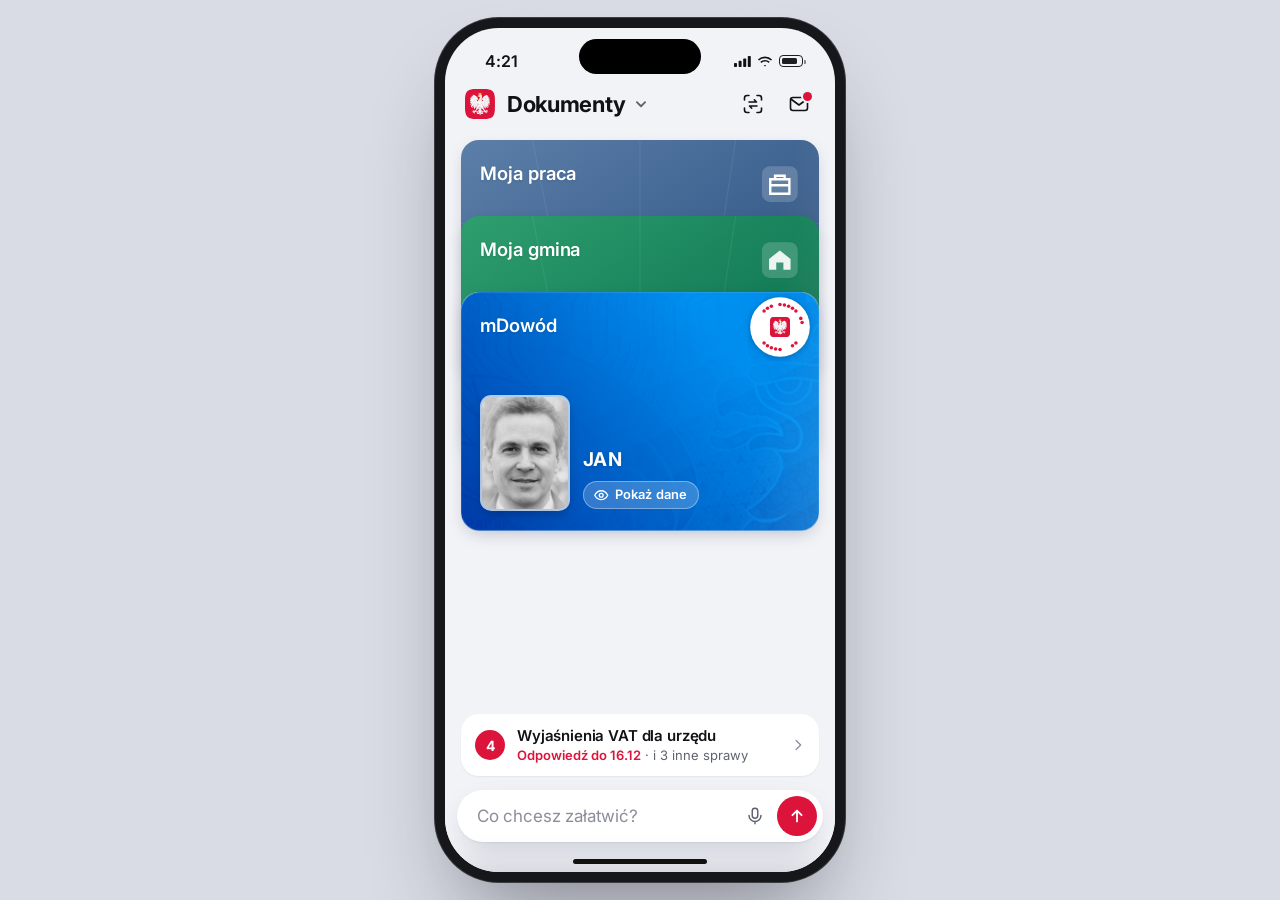
==== commit bdbdc269: "Deploying to gh-pages from @ wojpiorkowski/mobywatel.ai---projekt-Wojciech-Piorkowski@c438755fcf17c2" ====
--- a/index.html
+++ b/index.html
@@ -11,7 +11,7 @@
 <link rel="preconnect" href="https://fonts.googleapis.com">
 <link rel="preconnect" href="https://fonts.gstatic.com" crossorigin>
 <link href="https://fonts.googleapis.com/css2?family=Inter:wght@400;500;600;700&display=swap" rel="stylesheet">
-<link rel="stylesheet" href="style.css?v=44">
+<link rel="stylesheet" href="style.css?v=45">
 </head>
 <body>
 <div class="phone" id="app">
@@ -81,7 +81,7 @@
   <div class="homebar"></div>
 </div>
 <script src="daty.js?v=1"></script>
-<script>wczytaj('osoby.js?v=26');wczytaj('gmina.js?v=35');wczytaj('praca.js?v=5')</script>
+<script>wczytaj('osoby.js?v=26');wczytaj('gmina.js?v=36');wczytaj('praca.js?v=5')</script>
 <script src="sylwetki.js?v=19"></script>
 <script src="core.js?v=23"></script>
 <script src="variants.js?v=21"></script>
--- a/style.css
+++ b/style.css
@@ -725,7 +725,12 @@
 .grd>.it .gi{background:var(--red-wash);color:var(--red)}.grd>.it b{color:var(--red)}
 /* interpelacje i oświadczenia radnego: rejestr BIP jako lista na wąski ekran */
 .gin .tt small,.ui .tt small.gsub{display:block;font-size:13px;font-weight:400;color:var(--ink2);letter-spacing:0}
-.ui .row span small.gsub{display:block;font-size:12.5px;color:var(--ink3)}
+/* druga linia wiersza (np. miejsce dyżuru) pod wartością, zawsze tym samym, mniejszym krojem */
+.gdyz>div{padding:9px 0;border-top:1px solid var(--hair);font-size:14px;line-height:19px}
+.gdyz b{display:block;font-weight:500}
+.gdyz span{display:block;color:var(--ink)}
+.gdyz small{display:block;font-size:12.5px;line-height:17px;color:var(--ink2);margin-top:1px}
+.ui .row small.gsub{display:block;font-size:12.5px;font-weight:400;line-height:17px;color:var(--ink2);margin-top:2px}
 .ui .row a,.grk a,.gip a{color:var(--red);text-decoration:none;font-weight:500}
 .gin>.note{margin-top:-2px}.gin>.note b{color:var(--ink)}
 .gip{padding:10px 16px;border-top:1px solid var(--hair);font-size:14px;line-height:20px}
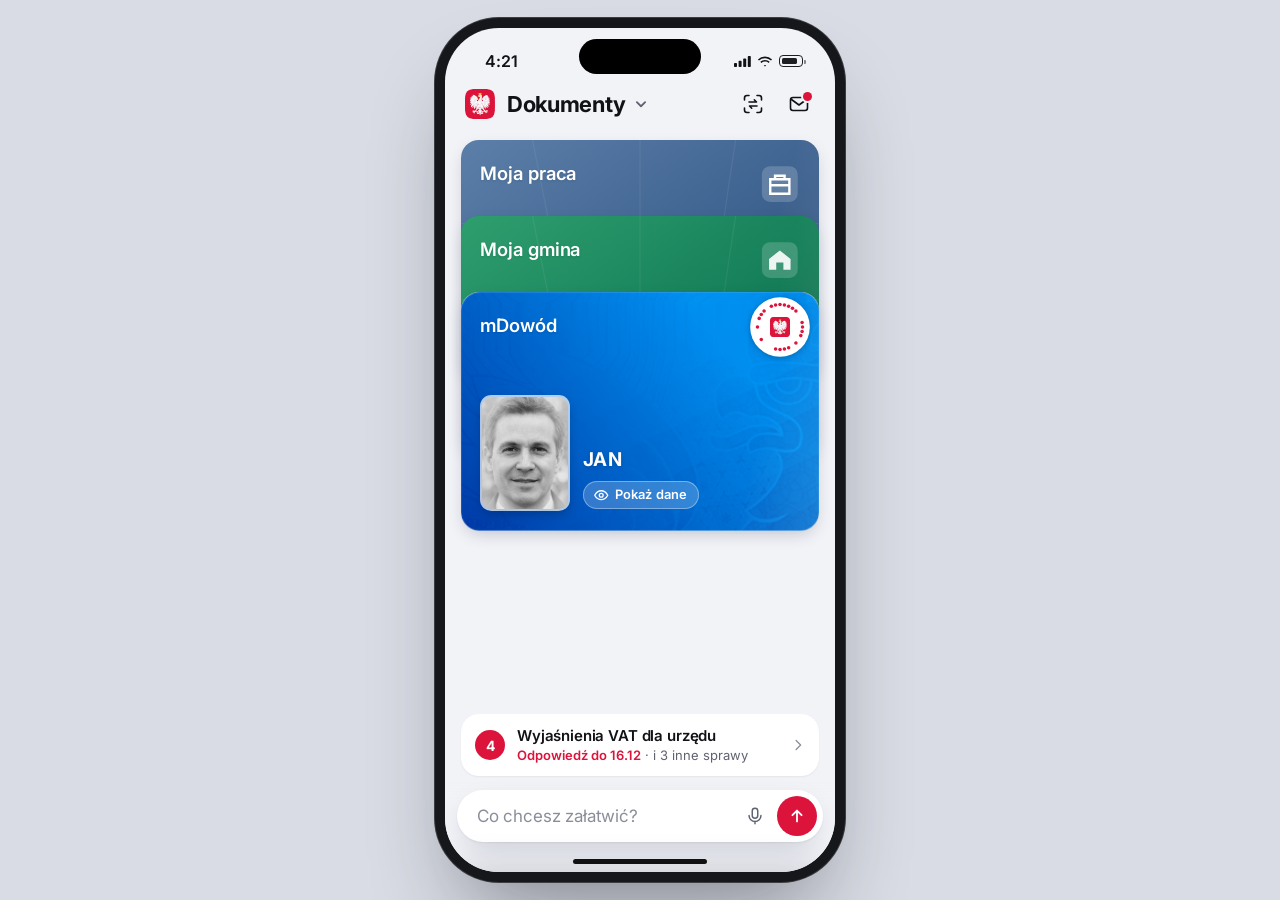
==== commit 6d849a09: "Deploying to gh-pages from @ wojpiorkowski/mobywatel.ai---projekt-Wojciech-Piorkowski@b53b7a2f3591f4" ====
--- a/index.html
+++ b/index.html
@@ -11,7 +11,7 @@
 <link rel="preconnect" href="https://fonts.googleapis.com">
 <link rel="preconnect" href="https://fonts.gstatic.com" crossorigin>
 <link href="https://fonts.googleapis.com/css2?family=Inter:wght@400;500;600;700&display=swap" rel="stylesheet">
-<link rel="stylesheet" href="style.css?v=45">
+<link rel="stylesheet" href="style.css?v=46">
 </head>
 <body>
 <div class="phone" id="app">
@@ -81,9 +81,9 @@
   <div class="homebar"></div>
 </div>
 <script src="daty.js?v=1"></script>
-<script>wczytaj('osoby.js?v=26');wczytaj('gmina.js?v=36');wczytaj('praca.js?v=5')</script>
+<script>wczytaj('osoby.js?v=26');wczytaj('gmina.js?v=37');wczytaj('praca.js?v=5')</script>
 <script src="sylwetki.js?v=19"></script>
-<script src="core.js?v=23"></script>
+<script src="core.js?v=24"></script>
 <script src="variants.js?v=21"></script>
 <script>wczytaj('scenarios.js?v=25')</script>
 <script src="agent.js?v=26"></script>
--- a/style.css
+++ b/style.css
@@ -753,3 +753,25 @@
 .gzl{max-height:360px;overflow:auto}
 .gzr{border-top:1px solid var(--hair);font-size:14px}.gzr .x b{display:block;font-weight:500}.gzr .x small{font-size:12px;color:var(--ink2)}
 .gzr .n{text-align:right;font-variant-numeric:tabular-nums}.gzr.twoj{background:#f3f8f5}
+/* przycisk w rozwiniętej karcie władz: obramówka i strzałka, żeby nie wyglądał jak etykieta */
+.btn.ghost.gram{background:#fff;box-shadow:inset 0 0 0 1.5px var(--red);color:var(--red);display:inline-flex;align-items:center;gap:6px}
+.btn.ghost.gram::after{content:'›';font-size:20px;line-height:1;margin-top:-2px}
+.btn.ghost.gram:active{background:var(--red-wash)}
+/* głosy imienne i frekwencja */
+.gpas{display:flex;height:8px;border-radius:4px;overflow:hidden;background:var(--bg);margin:6px 0 4px}
+.gpas i{display:block}.gpas .g-za,.gfr .gpas .g-za{background:#16805a}.gpas .g-przeciw{background:var(--red)}.gpas .g-wstrz{background:#9aa3ad}
+.g-za{color:#16805a}.g-przeciw{color:var(--red)}.g-wstrz{color:var(--ink2)}
+.gglos .ggl{margin:8px 16px 0}.gglos .ggl summary{align-items:flex-start;padding:10px 12px}.gglos .ggl summary>svg:last-child{margin-top:18px}
+.ggl summary b{display:block;font-size:14px;line-height:19px;font-weight:600}.ggl summary small{display:block;font-size:12px;line-height:17px;color:var(--ink2);font-weight:400}
+.ggl summary .gli{font-size:13px;color:var(--ink)}.ggl summary .gli span{margin-right:10px}.ggl summary .gli b{display:inline}
+.ggr{padding:8px 12px 10px;border-top:1px solid var(--hair)}.ggr .gl{font-size:12.5px;font-weight:600;color:var(--ink2);margin-bottom:6px}
+.gnms{display:flex;flex-wrap:wrap;gap:6px}
+.gnm{padding:4px 9px;border-radius:999px;border:1px solid var(--hair);background:#fff;font-size:13px;color:var(--ink)}
+.gnm.twoj{background:#f3f8f5;border-color:#16805a;font-weight:600}
+.gglos .gsek+.ggl{margin-top:0}.gglos .gsort{padding-top:2px}.gglos>.note{margin:12px 16px 4px}.gglos .gbip{margin:8px 16px 12px}
+.gfr{border-top:1px solid var(--hair)}
+.gfw{display:grid;grid-template-columns:1fr 64px 40px;gap:8px;align-items:center;width:100%;padding:7px 12px;text-align:left;font-size:13.5px;border-top:1px solid var(--hair)}
+.gfw:first-child{border-top:0}.gfw .gpas{margin:0;height:6px}.gfw b{text-align:right;font-weight:600;font-variant-numeric:tabular-nums}.gfw.twoj{background:#f3f8f5}.gfw.twoj span:first-child{font-weight:600}
+/* karta radnego: jak głosował */
+.gjg>div{padding:9px 0;border-top:1px solid var(--hair);font-size:14px;line-height:19px}.gjg>div:first-child{border-top:0;padding-top:0}
+.gjg b{display:block;font-weight:600}.gjg span{display:block;margin-top:2px}.gjg small{display:block;font-size:12.5px;color:var(--ink2)}
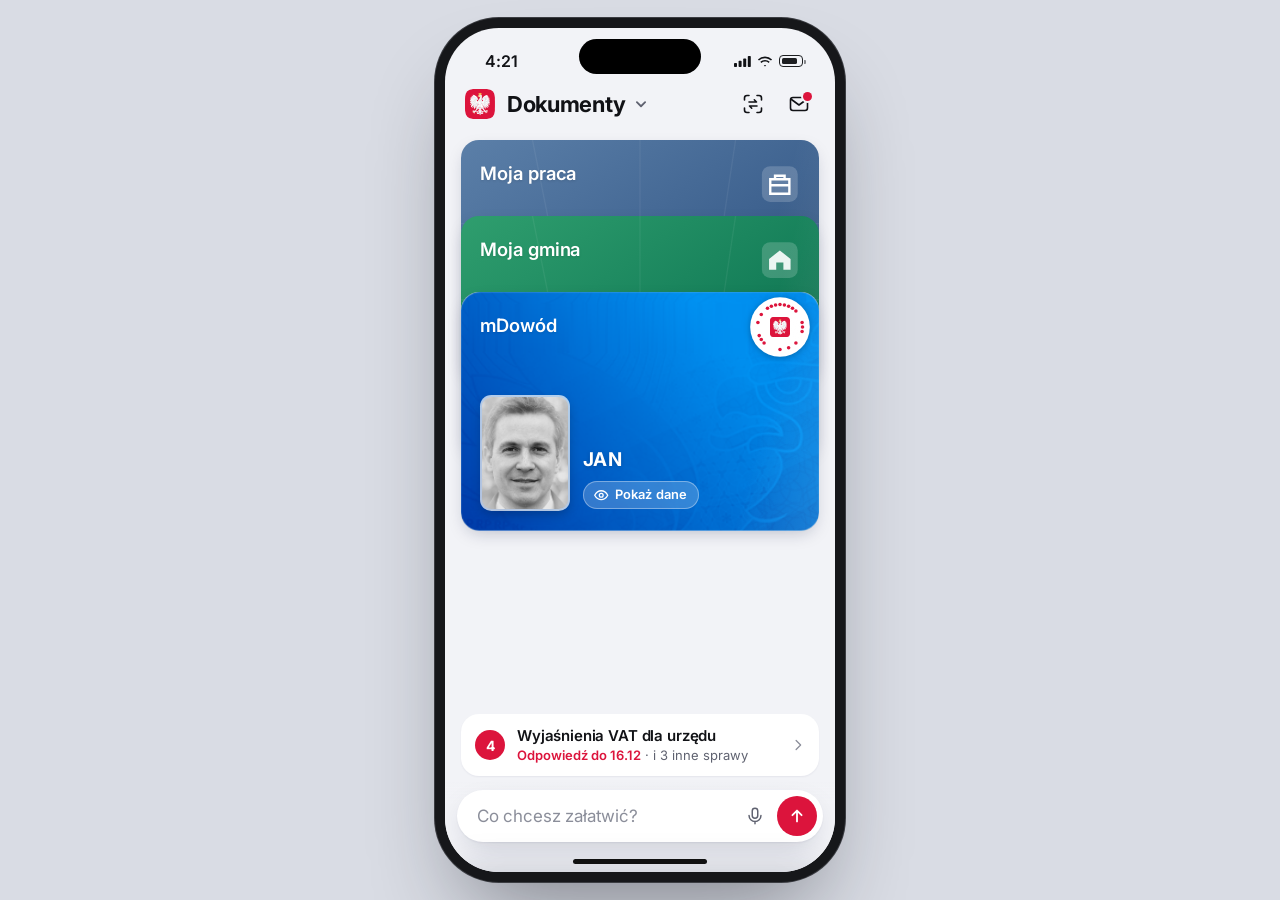
==== commit ff1d459b: "Deploying to gh-pages from @ wojpiorkowski/mobywatel.ai---projekt-Wojciech-Piorkowski@e20640531e1ac2" ====
--- a/index.html
+++ b/index.html
@@ -11,7 +11,7 @@
 <link rel="preconnect" href="https://fonts.googleapis.com">
 <link rel="preconnect" href="https://fonts.gstatic.com" crossorigin>
 <link href="https://fonts.googleapis.com/css2?family=Inter:wght@400;500;600;700&display=swap" rel="stylesheet">
-<link rel="stylesheet" href="style.css?v=46">
+<link rel="stylesheet" href="style.css?v=47">
 </head>
 <body>
 <div class="phone" id="app">
@@ -81,12 +81,12 @@
   <div class="homebar"></div>
 </div>
 <script src="daty.js?v=1"></script>
-<script>wczytaj('osoby.js?v=26');wczytaj('gmina.js?v=37');wczytaj('praca.js?v=5')</script>
+<script>wczytaj('osoby.js?v=26');wczytaj('gmina.js?v=38');wczytaj('budzet.js?v=1');wczytaj('praca.js?v=6')</script>
 <script src="sylwetki.js?v=19"></script>
 <script src="core.js?v=24"></script>
 <script src="variants.js?v=21"></script>
 <script>wczytaj('scenarios.js?v=25')</script>
-<script src="agent.js?v=26"></script>
+<script src="agent.js?v=27"></script>
 <script src="znak-kod.js?v=19"></script>
 <script src="znak.js?v=22"></script>
 </body>
--- a/style.css
+++ b/style.css
@@ -775,3 +775,36 @@
 /* karta radnego: jak głosował */
 .gjg>div{padding:9px 0;border-top:1px solid var(--hair);font-size:14px;line-height:19px}.gjg>div:first-child{border-top:0;padding-top:0}
 .gjg b{display:block;font-weight:600}.gjg span{display:block;margin-top:2px}.gjg small{display:block;font-size:12.5px;color:var(--ink2)}
+/* sesje rady: harmonogram jak w BIP, porządek obrad z wynikami */
+.gses .gsek0{margin:10px 0 4px;font-size:12.5px;font-weight:600;color:var(--ink2)}
+.gpk{list-style:none;margin:0;padding:0}.gpk li{padding:8px 0;border-top:1px solid var(--hair)}.gpk li:first-child{border-top:0}
+.gpk b{display:block;font-size:14px;line-height:19px;font-weight:600}.gpk small{display:block;font-size:12.5px;line-height:17px;color:var(--ink2)}
+.gpk small strong{font-weight:600}.gpk .gpas{margin:5px 0 3px;height:6px}
+.gpk .gsu{display:block;width:100%;text-align:left}.gpk .gsu small{color:var(--red)}
+.gpk .gsl{margin-top:4px;font-size:12.5px;font-weight:600;color:var(--red)}
+.gsbip{display:flex;flex-wrap:wrap;gap:2px 6px;margin-top:10px;padding:9px 10px;border-radius:10px;background:var(--bg);font-size:13px;line-height:19px}
+.gsbip a{color:#1d5fa8;text-decoration:none;font-weight:500}.gsbip span{color:var(--ink3)}.gsbip i{font-style:normal;color:var(--ink3)}
+.gwl .gses .gzb{padding-top:0}.gwl>.gsn{margin:10px 16px 4px}
+/* budżet: cztery liczby na wierzchu, reszta zwinięta */
+.gbst{display:grid;grid-template-columns:1fr 1fr;gap:8px;padding:2px 16px 12px}
+.gbst>div{background:var(--bg);border-radius:12px;padding:9px 10px}
+.gbst small{display:block;font-size:12px;color:var(--ink2)}.gbst b{display:block;font-size:18px;line-height:24px;font-weight:700;font-variant-numeric:tabular-nums}
+.gbst span{display:block;font-size:11.5px;line-height:15px;color:var(--ink3)}
+.gbud-b{padding:0 16px 6px}.gbud .gdok.gbud-d{margin:8px 16px 0}.gbud-d .gbud-b{padding:0 12px 8px}
+.gbud .gbar small{display:block;line-height:16px}.gbud .gbar .gl span{color:var(--ink)}
+.gbud-p{margin:8px 0 6px;font-size:12.5px;line-height:17px;color:var(--ink2)}
+.gwol{font-style:normal;font-weight:600;color:var(--red)}
+.gbud-sl{display:flex;align-items:flex-end;gap:8px;height:112px;padding:4px 0 2px;border-bottom:1px solid var(--hair)}
+.gbud-sl>div{flex:1;display:flex;flex-direction:column;align-items:center;justify-content:flex-end;gap:3px}
+.gbud-sl i{display:block;width:100%;max-width:34px;border-radius:4px 4px 0 0;background:#16805a}.gbud-sl i.plan{background:repeating-linear-gradient(135deg,#16805a 0 4px,#7fb89e 4px 7px)}
+.gbud-sl small{font-size:11px;color:var(--ink2);font-variant-numeric:tabular-nums}.gbud-sl span{font-size:11px;color:var(--ink3)}
+.gtab{width:100%;border-collapse:collapse;margin:10px 0 4px;font-size:12.5px;font-variant-numeric:tabular-nums}
+.gtab th{text-align:right;font-weight:600;color:var(--ink2);padding:4px 2px}.gtab td{text-align:right;padding:5px 2px;border-top:1px solid var(--hair)}
+.gtab th:first-child,.gtab td:first-child{text-align:left}
+.gbud-d ul{margin:0 -12px}.gblis{color:#16805a;font-weight:600}
+.gbr{margin:10px 0 2px;font-size:14px;font-weight:700;color:var(--ink)}
+.gbr+ul li:first-child{border-top:0}
+.gbq{display:flex;gap:8px;padding:0 16px}.gbq input{flex:1;min-width:0;border:1.5px solid var(--hair);border-radius:12px;padding:9px 12px;font:inherit;font-size:15px;color:var(--ink);background:#fff}
+.gbq input:focus{outline:none;border-color:var(--red)}.gbq .btn{flex:none;padding:0 14px}
+.gbqp{border-top:0;padding:8px 16px 4px}.gbud>.note{margin:6px 16px 4px}
+.gbud .gbar .gl b{white-space:nowrap}.gbud .gbar .gl{align-items:baseline}
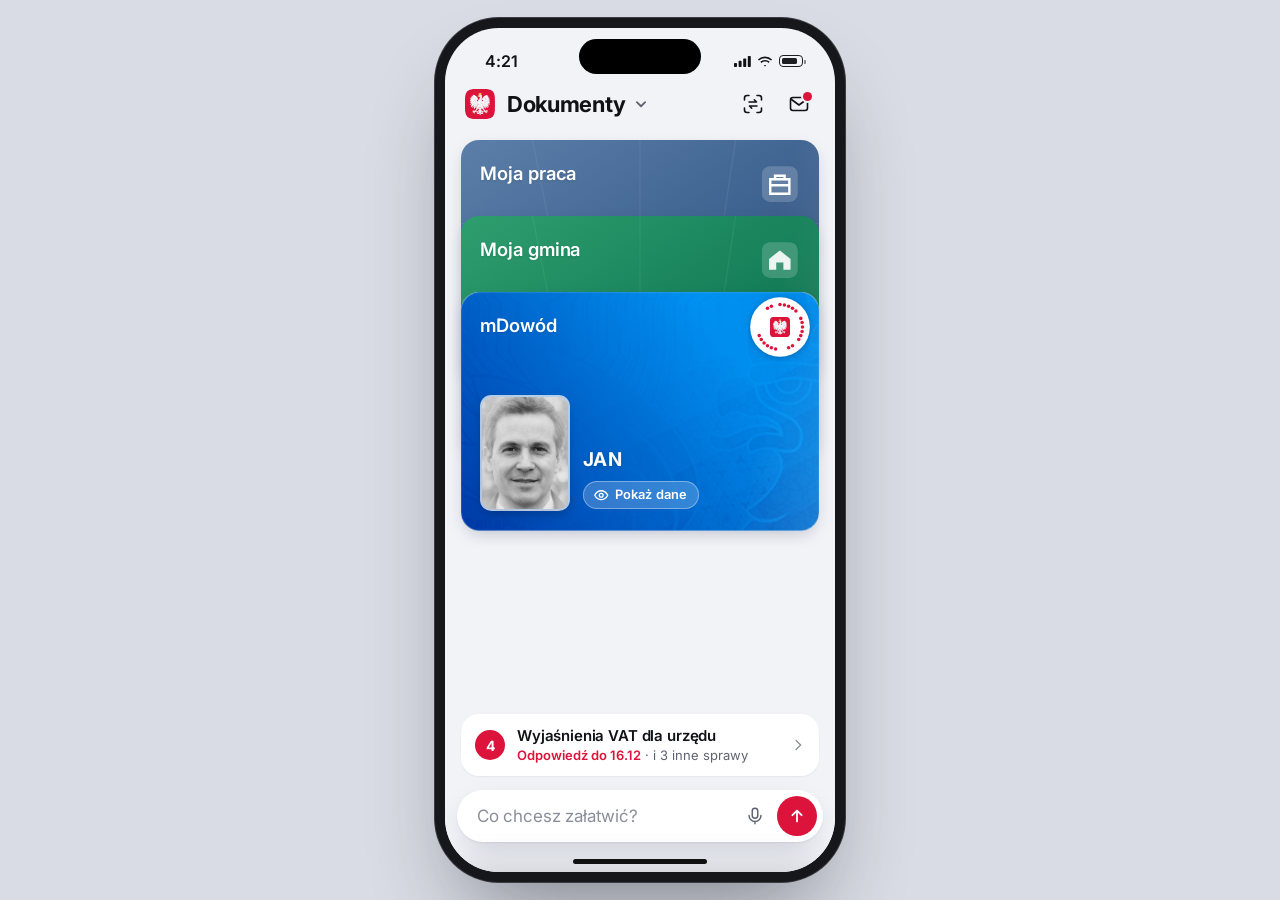
==== commit 2a83a352: "Deploying to gh-pages from @ wojpiorkowski/mobywatel.ai---projekt-Wojciech-Piorkowski@19f2165c953cf7" ====
--- a/index.html
+++ b/index.html
@@ -89,5 +89,6 @@
 <script src="agent.js?v=27"></script>
 <script src="znak-kod.js?v=19"></script>
 <script src="znak.js?v=22"></script>
+<script src="poprawki.js?v=1"></script>
 </body>
 </html>
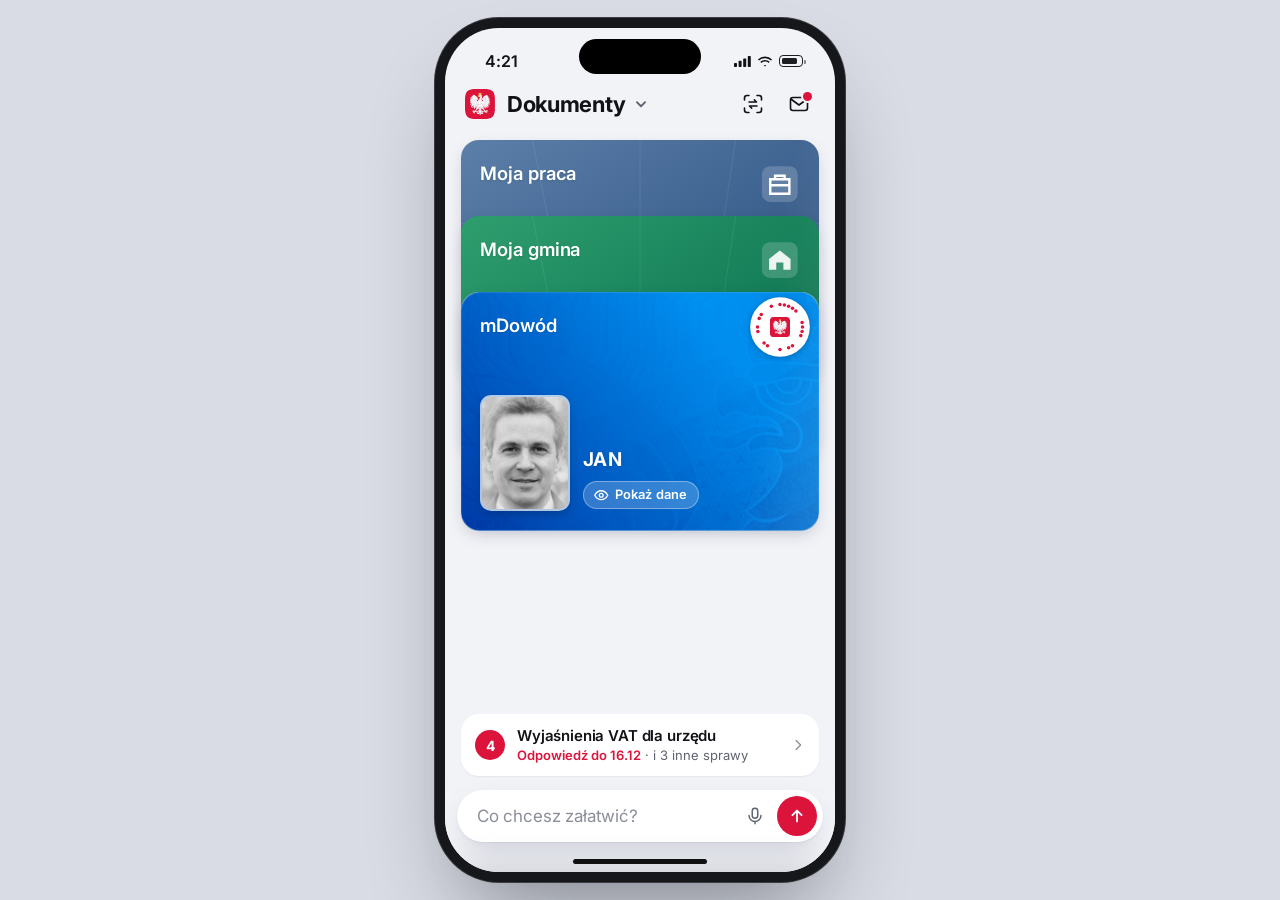
==== commit 653f8a0c: "Deploying to gh-pages from @ wojpiorkowski/mobywatel.ai---projekt-Wojciech-Piorkowski@7b66de43db097c" ====
--- a/index.html
+++ b/index.html
@@ -89,6 +89,6 @@
 <script src="agent.js?v=27"></script>
 <script src="znak-kod.js?v=19"></script>
 <script src="znak.js?v=22"></script>
-<script src="poprawki.js?v=1"></script>
+<script src="poprawki.js?v=2"></script>
 </body>
 </html>
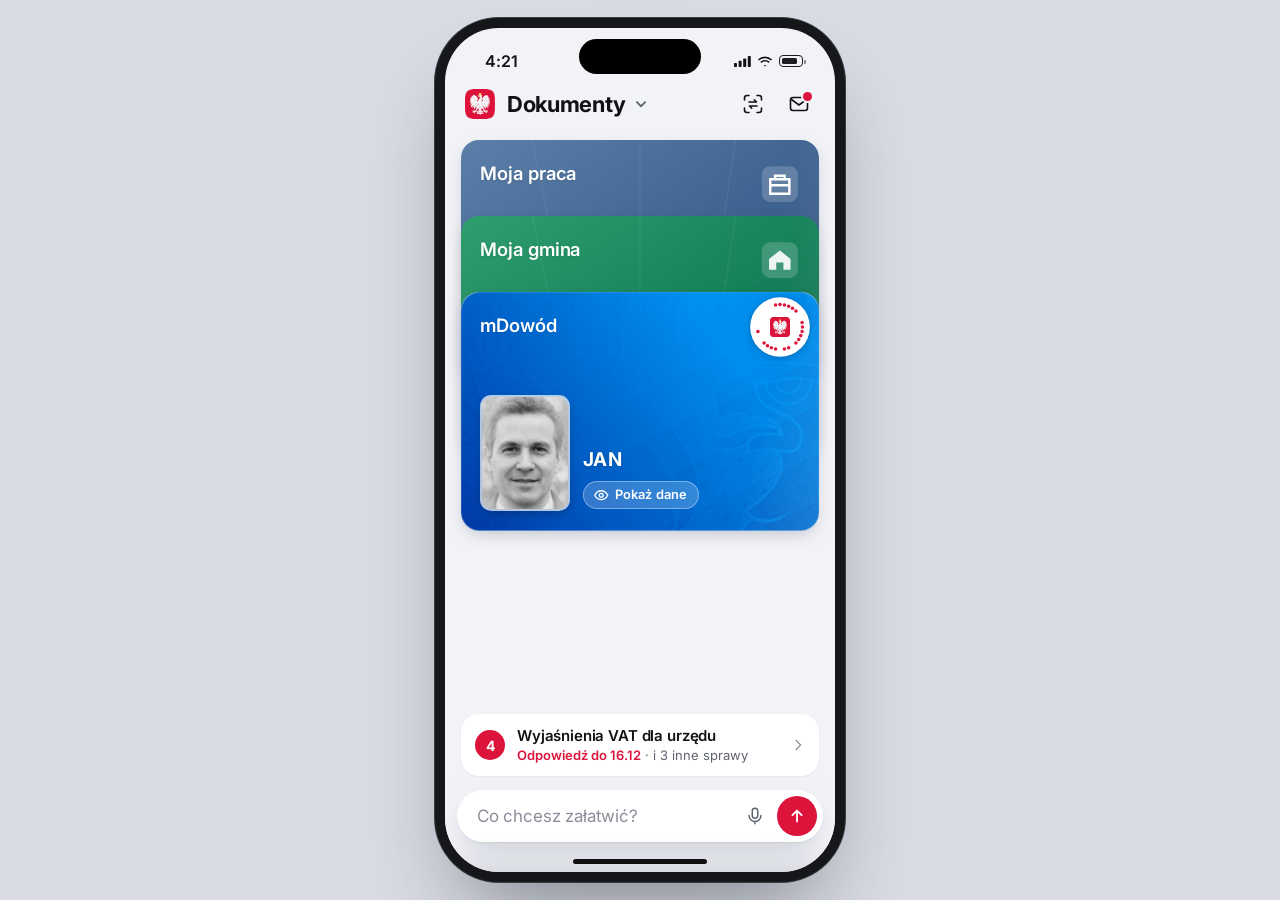
==== commit 855ff58c: "Deploying to gh-pages from @ wojpiorkowski/mobywatel.ai---projekt-Wojciech-Piorkowski@130e9a502d72f1" ====
--- a/index.html
+++ b/index.html
@@ -89,6 +89,6 @@
 <script src="agent.js?v=27"></script>
 <script src="znak-kod.js?v=19"></script>
 <script src="znak.js?v=22"></script>
-<script src="poprawki.js?v=2"></script>
+<script src="poprawki.js?v=3"></script>
 </body>
 </html>
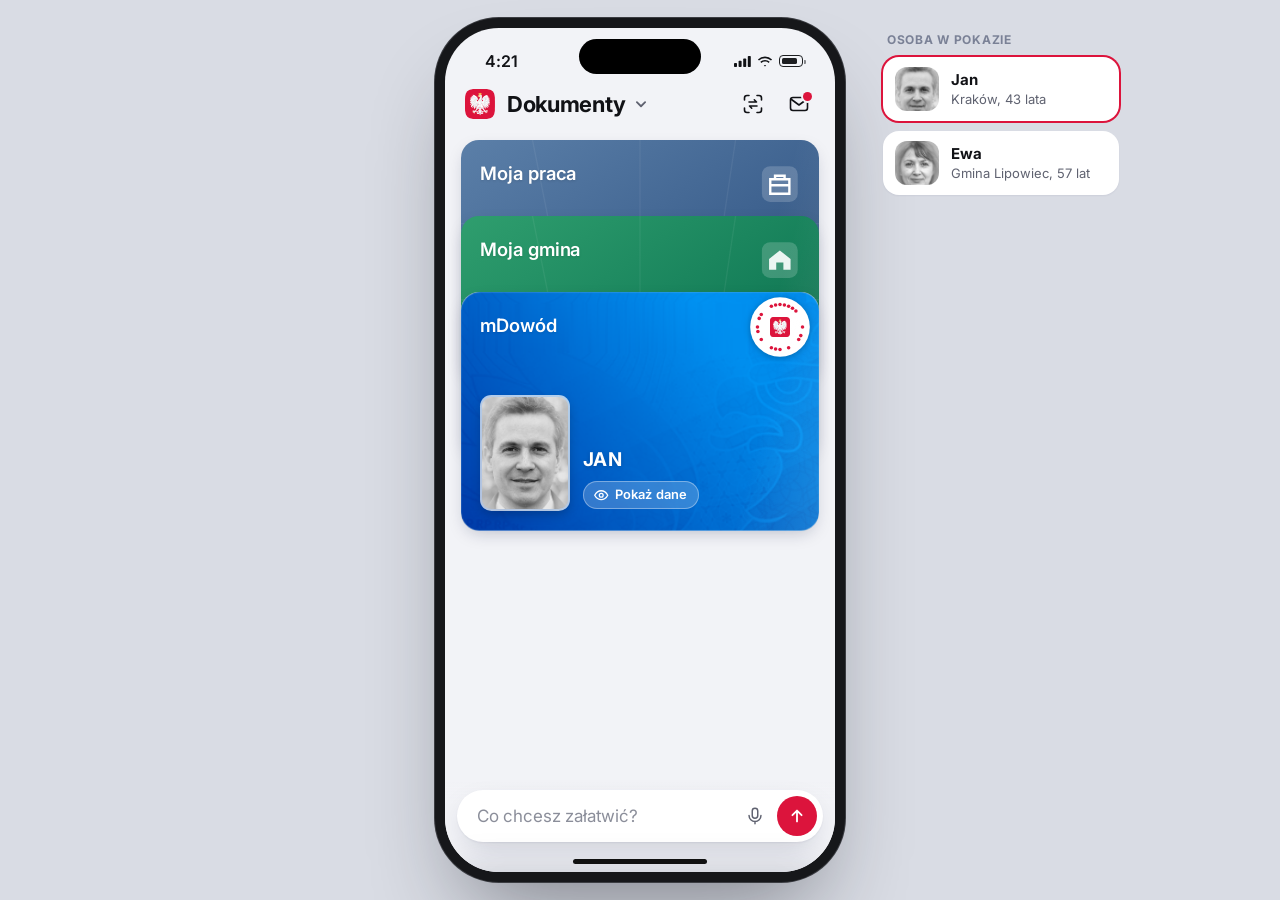
==== commit 3b941499: "Deploying to gh-pages from @ wojpiorkowski/mobywatel.ai---projekt-Wojciech-Piorkowski@59de361f72cfed" ====
--- a/index.html
+++ b/index.html
@@ -11,7 +11,7 @@
 <link rel="preconnect" href="https://fonts.googleapis.com">
 <link rel="preconnect" href="https://fonts.gstatic.com" crossorigin>
 <link href="https://fonts.googleapis.com/css2?family=Inter:wght@400;500;600;700&display=swap" rel="stylesheet">
-<link rel="stylesheet" href="style.css?v=47">
+<link rel="stylesheet" href="style.css?v=48">
 </head>
 <body>
 <div class="phone" id="app">
@@ -83,8 +83,8 @@
 <script src="daty.js?v=1"></script>
 <script>wczytaj('osoby.js?v=26');wczytaj('gmina.js?v=38');wczytaj('budzet.js?v=1');wczytaj('praca.js?v=6')</script>
 <script src="sylwetki.js?v=19"></script>
-<script src="core.js?v=24"></script>
-<script src="variants.js?v=21"></script>
+<script src="core.js?v=25"></script>
+<script src="variants.js?v=22"></script>
 <script>wczytaj('scenarios.js?v=25')</script>
 <script src="agent.js?v=27"></script>
 <script src="znak-kod.js?v=19"></script>
--- a/style.css
+++ b/style.css
@@ -397,14 +397,6 @@
 .phone:not(.chatting) .bar{padding-left:14px}
 .acts{display:none}
 .tiles{display:block;overflow:visible;padding:0 16px}
-.rsum{display:flex;align-items:center;gap:12px;width:100%;text-align:left;background:var(--surface);border-radius:18px;padding:12px 12px 12px 14px;box-shadow:0 1px 2px rgba(15,25,60,.06)}
-.rsum .rdot{flex:none;width:30px;height:30px;border-radius:50%;background:var(--red);color:#fff;display:grid;place-items:center;font-size:14px;font-weight:700}
-.rsum .tx{flex:1;min-width:0}
-.rsum b{display:block;font-size:15px;line-height:20px;font-weight:600;letter-spacing:-.01em;white-space:nowrap;overflow:hidden;text-overflow:ellipsis}
-.rsum small{display:block;font-size:13px;line-height:18px;color:var(--ink2);white-space:nowrap;overflow:hidden;text-overflow:ellipsis}
-.rsum small em{font-style:normal;color:var(--red);font-weight:600}
-.rsum>svg{flex:none;width:18px;height:18px;color:var(--ink3)}
-.rsum:active{filter:brightness(.97)}
 
 /* arkusz „Do załatwienia” */
 .todo{position:absolute;inset:0;z-index:40;pointer-events:none}
@@ -613,8 +605,7 @@
 .idcard .crop .idv{position:absolute;left:0;right:0;top:84%;bottom:0;margin:0;border-radius:0;padding:0 0 0 4.7%;gap:3.4%;font-size:clamp(14px,4.4vw,17px)}
 .idcard .crop .idv svg{width:9.4%;height:auto;flex:none}
 /* inne języki bywają dłuższe niż polski: podpisy mogą zająć dwie linie zamiast urywać się wielokropkiem */
-html:not([lang="pl"]) .rsum small,html:not([lang="pl"]) .tl em,html:not([lang="pl"]) .lmenu .mt small{white-space:normal;display:-webkit-box;-webkit-box-orient:vertical;-webkit-line-clamp:2;overflow:hidden}
-/* długie nazwy w innych językach: tytuł w nagłówku dokumentu skraca się zamiast nachodzić na "Wróć", a długie słowa w przyciskach się łamią */
+html:not([lang="pl"]) /* długie nazwy w innych językach: tytuł w nagłówku dokumentu skraca się zamiast nachodzić na "Wróć", a długie słowa w przyciskach się łamią */
 .sheet .nav{grid-template-columns:minmax(max-content,1fr) minmax(0,auto) minmax(0,1fr);column-gap:8px}
 .sheet .nav b{min-width:0;overflow:hidden;text-overflow:ellipsis;white-space:nowrap;text-align:center}
 html:not([lang="pl"]) .quick button,html:not([lang="pl"]) .chips button,html:not([lang="pl"]) .qbtn{overflow-wrap:break-word;hyphens:auto;-webkit-hyphens:auto}
@@ -808,3 +799,19 @@
 .gbq input:focus{outline:none;border-color:var(--red)}.gbq .btn{flex:none;padding:0 14px}
 .gbqp{border-top:0;padding:8px 16px 4px}.gbud>.note{margin:6px 16px 4px}
 .gbud .gbar .gl b{white-space:nowrap}.gbud .gbar .gl{align-items:baseline}
+
+/* wybór osoby obok telefonu (tylko pokaz na komputerze; na telefonie zostaje menu „Dokumenty”) */
+.osoby{position:absolute;left:calc(50% + 195px + 48px);top:max(16px,calc(50% - 422px));width:236px}
+.osoby .mh{font-size:12px;font-weight:700;letter-spacing:.06em;text-transform:uppercase;color:#7a8196;margin:4px 4px 10px}
+.osoby .ol{display:flex;flex-direction:column;gap:10px}
+.osoby button{display:flex;align-items:center;gap:12px;width:100%;text-align:left;background:#fff;border-radius:16px;padding:10px 12px;box-shadow:0 0 0 1.5px transparent,0 1px 2px rgba(15,25,60,.06)}
+.osoby button:hover{box-shadow:0 0 0 1.5px rgba(15,25,60,.12),0 1px 2px rgba(15,25,60,.06)}
+.osoby button.on{box-shadow:0 0 0 2px var(--red),0 1px 2px rgba(15,25,60,.06)}
+.osoby .oav{flex:none;width:44px;height:44px;border-radius:12px;background:#e9eef5 50% 28%/cover no-repeat}
+.osoby .tx{min-width:0}
+.osoby b{display:block;font-size:15px;line-height:20px;font-weight:700}
+.osoby small{display:block;font-size:13px;line-height:18px;color:var(--ink2);white-space:nowrap;overflow:hidden;text-overflow:ellipsis}
+/* za wąsko na kolumnę obok telefonu: panel pod telefonem */
+@media (max-width:1000px){body{flex-direction:column;height:auto;min-height:100%;padding:32px 0;box-sizing:border-box}
+ .osoby{position:static;width:390px;margin-top:40px}.osoby .ol{display:grid;grid-template-columns:1fr 1fr}}
+@media (max-width:520px){.osoby{display:none}}
